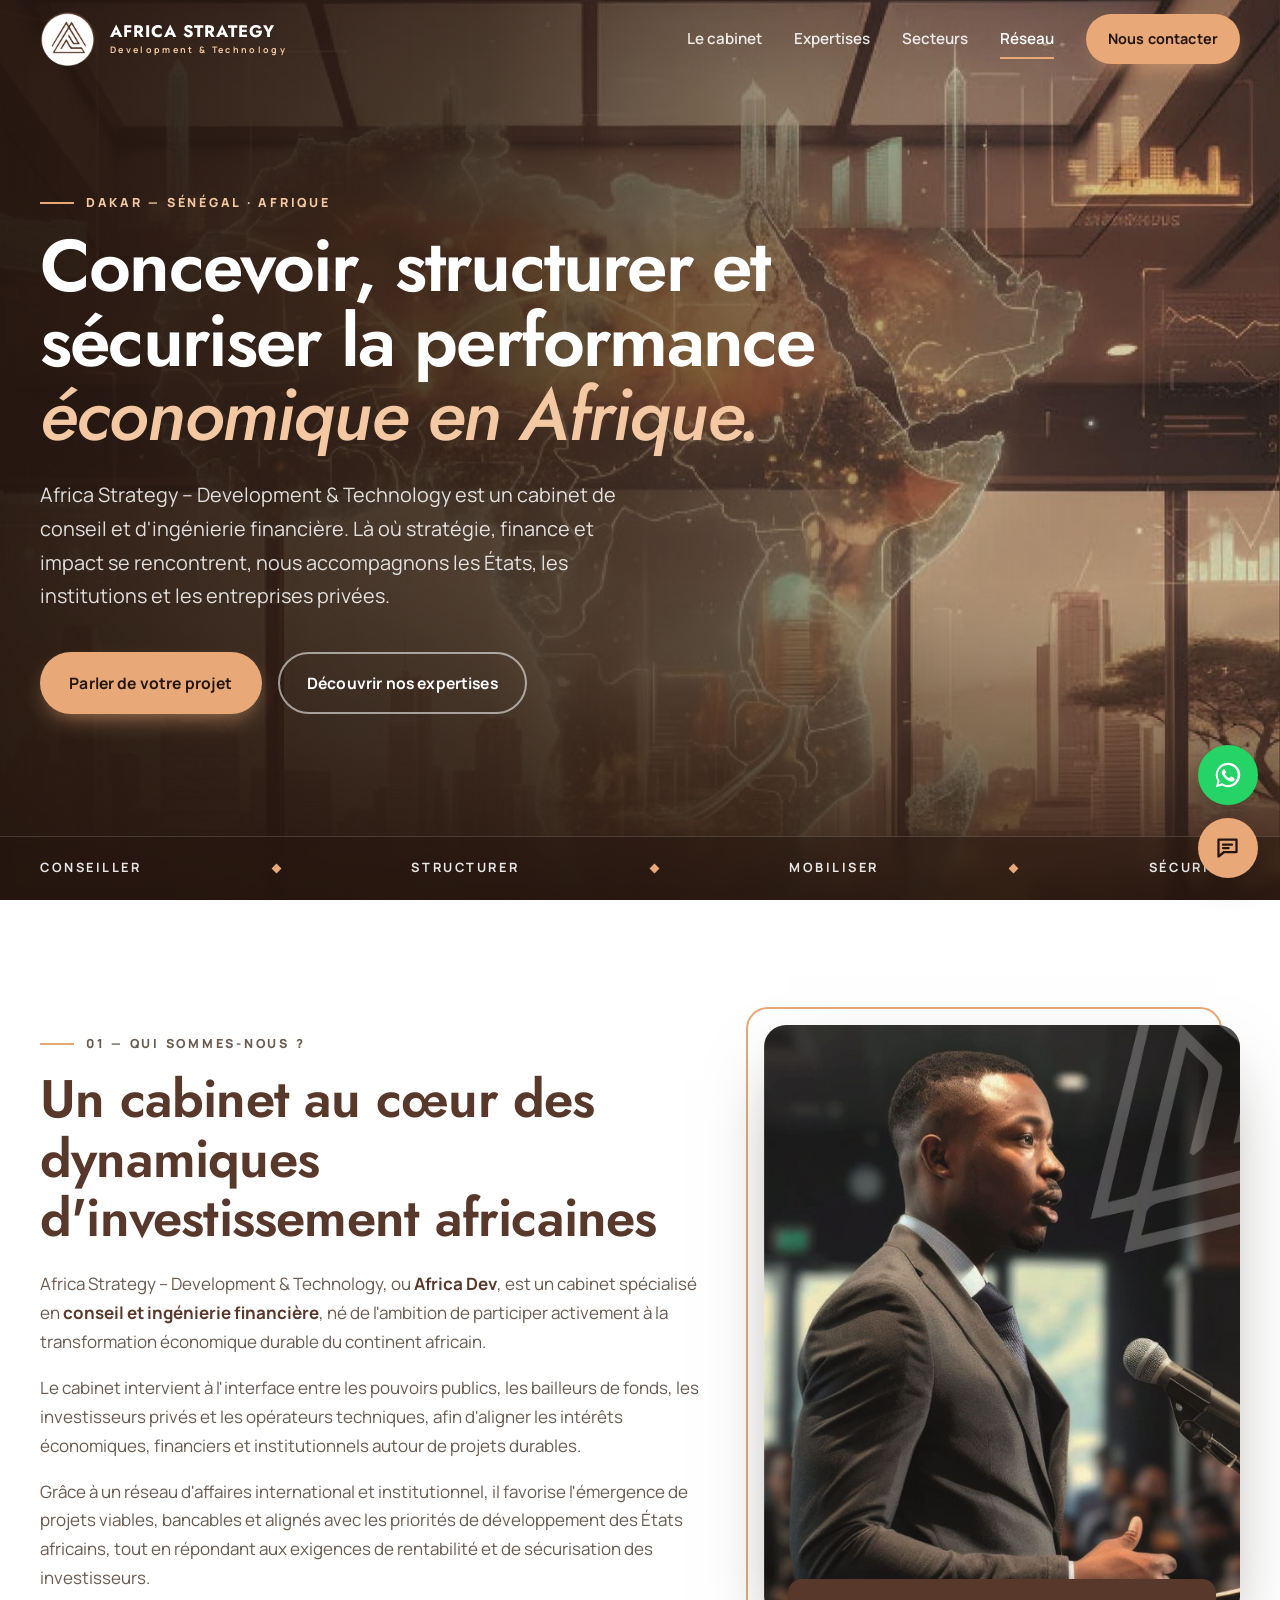
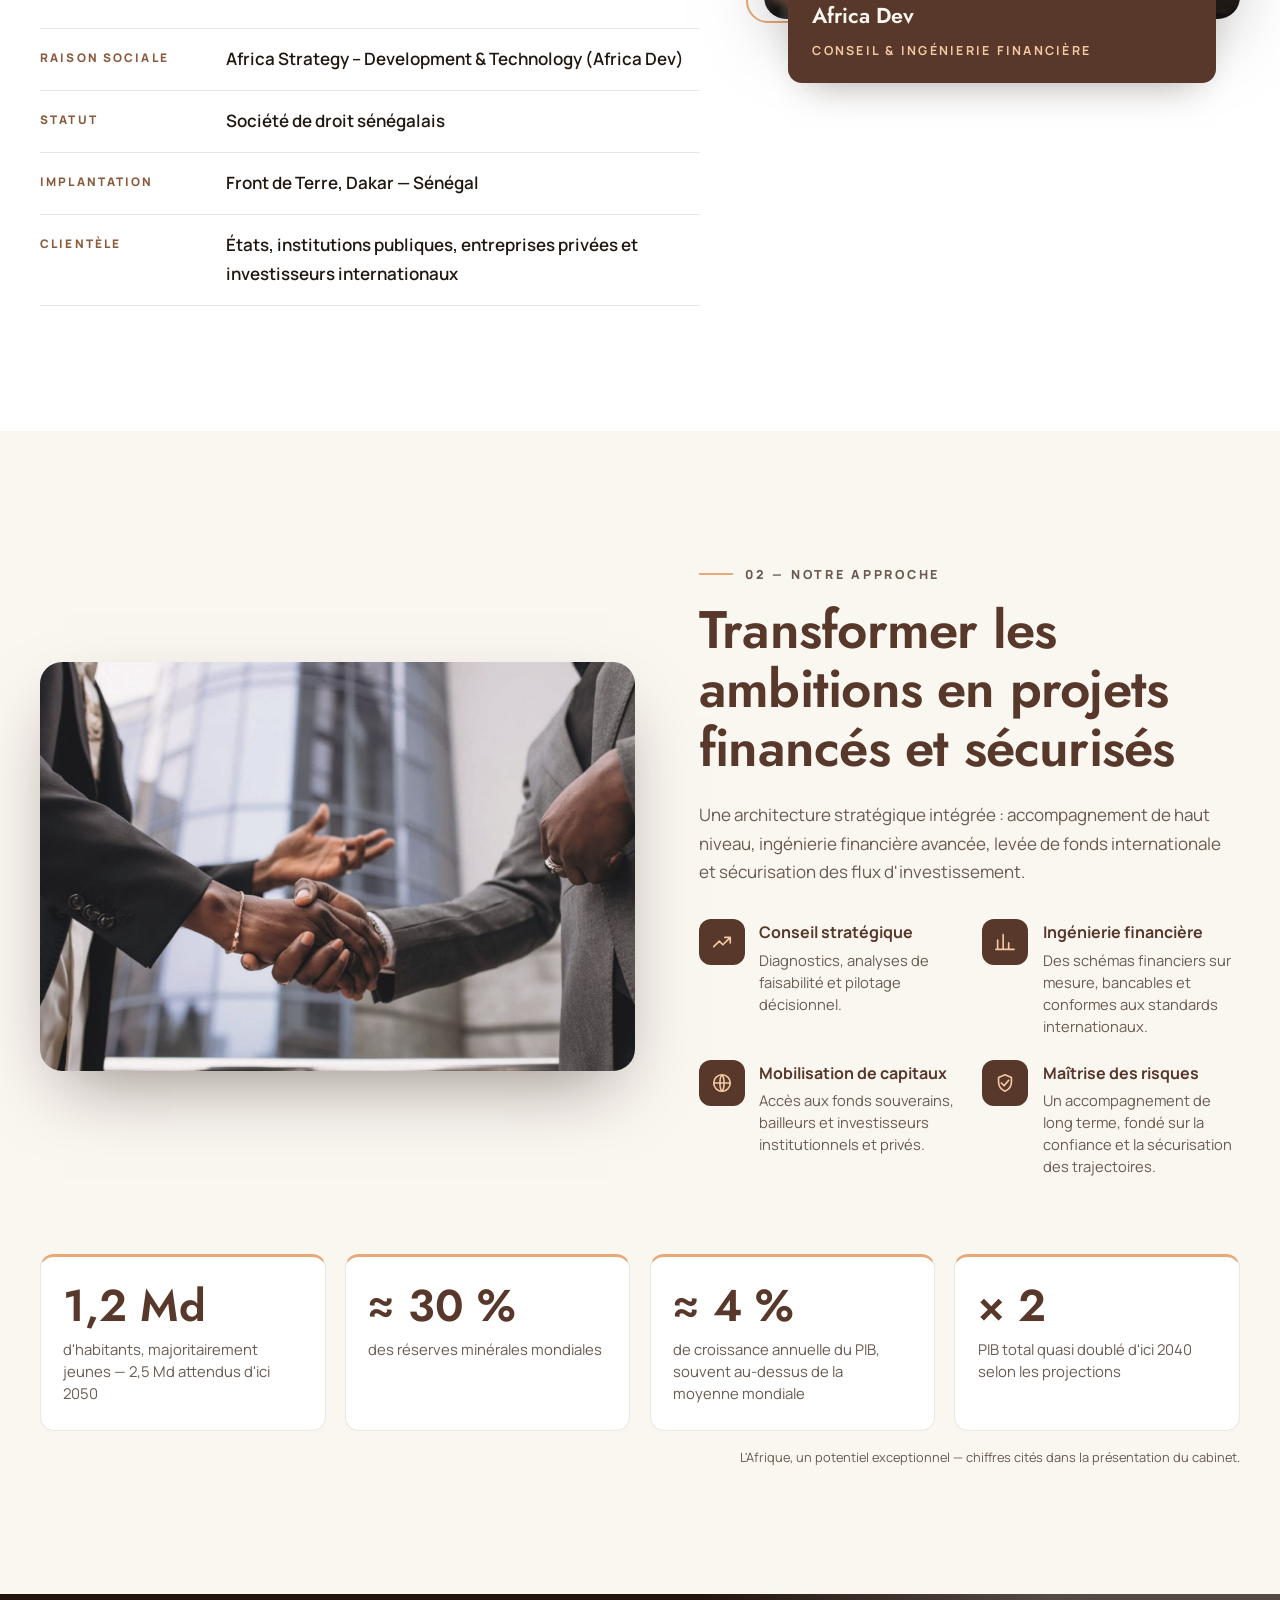
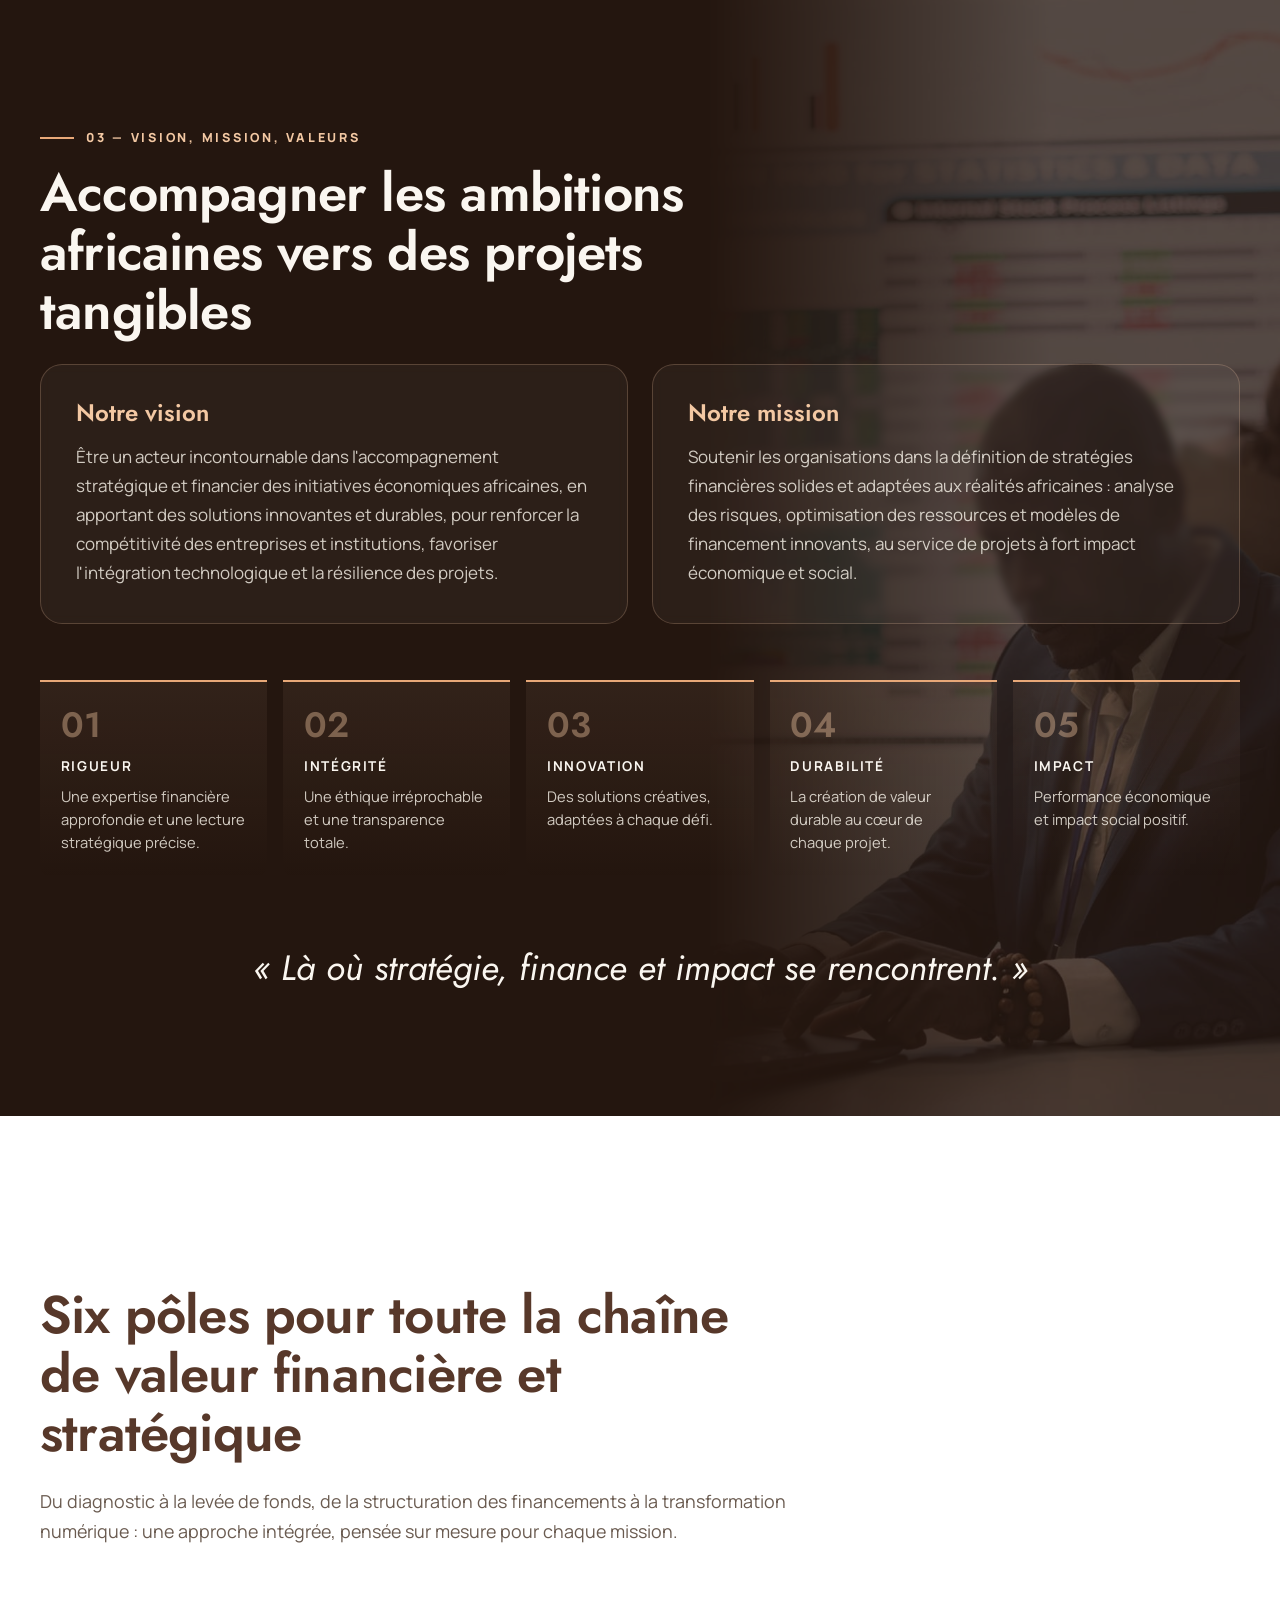
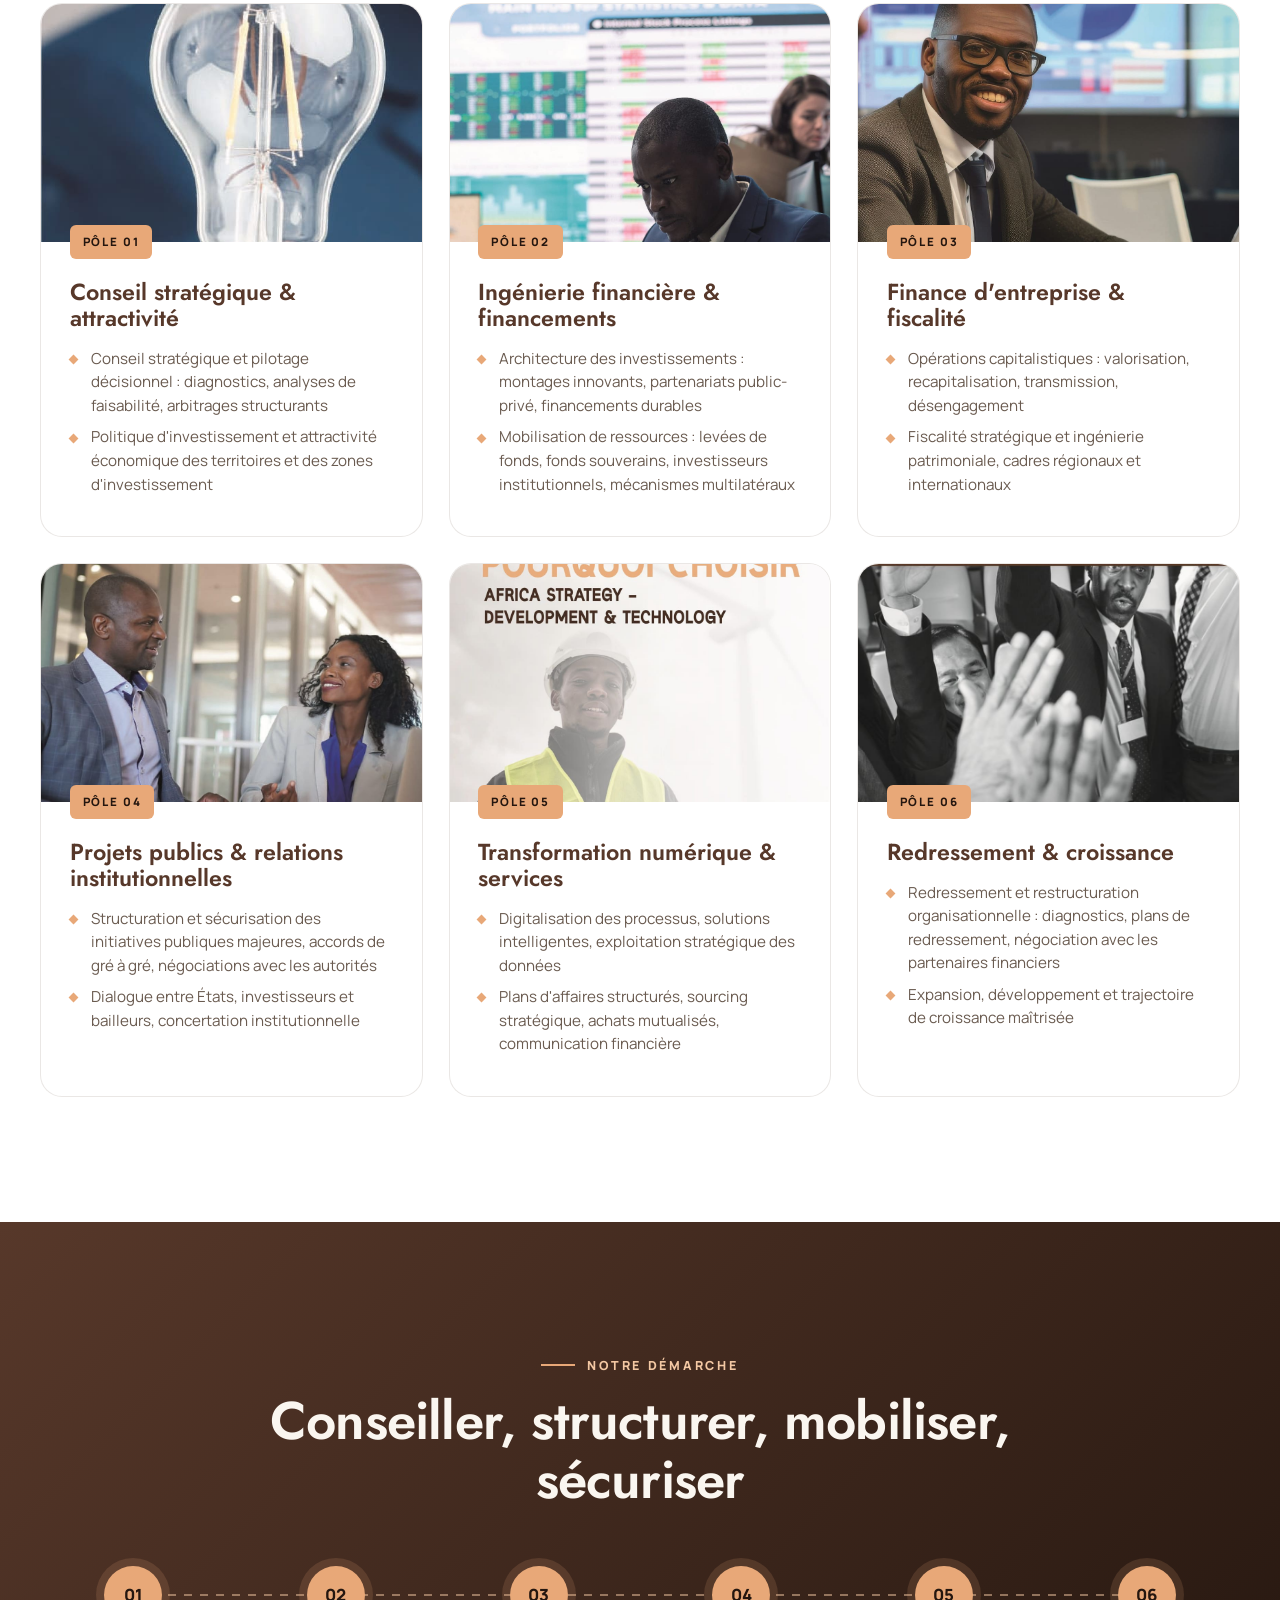
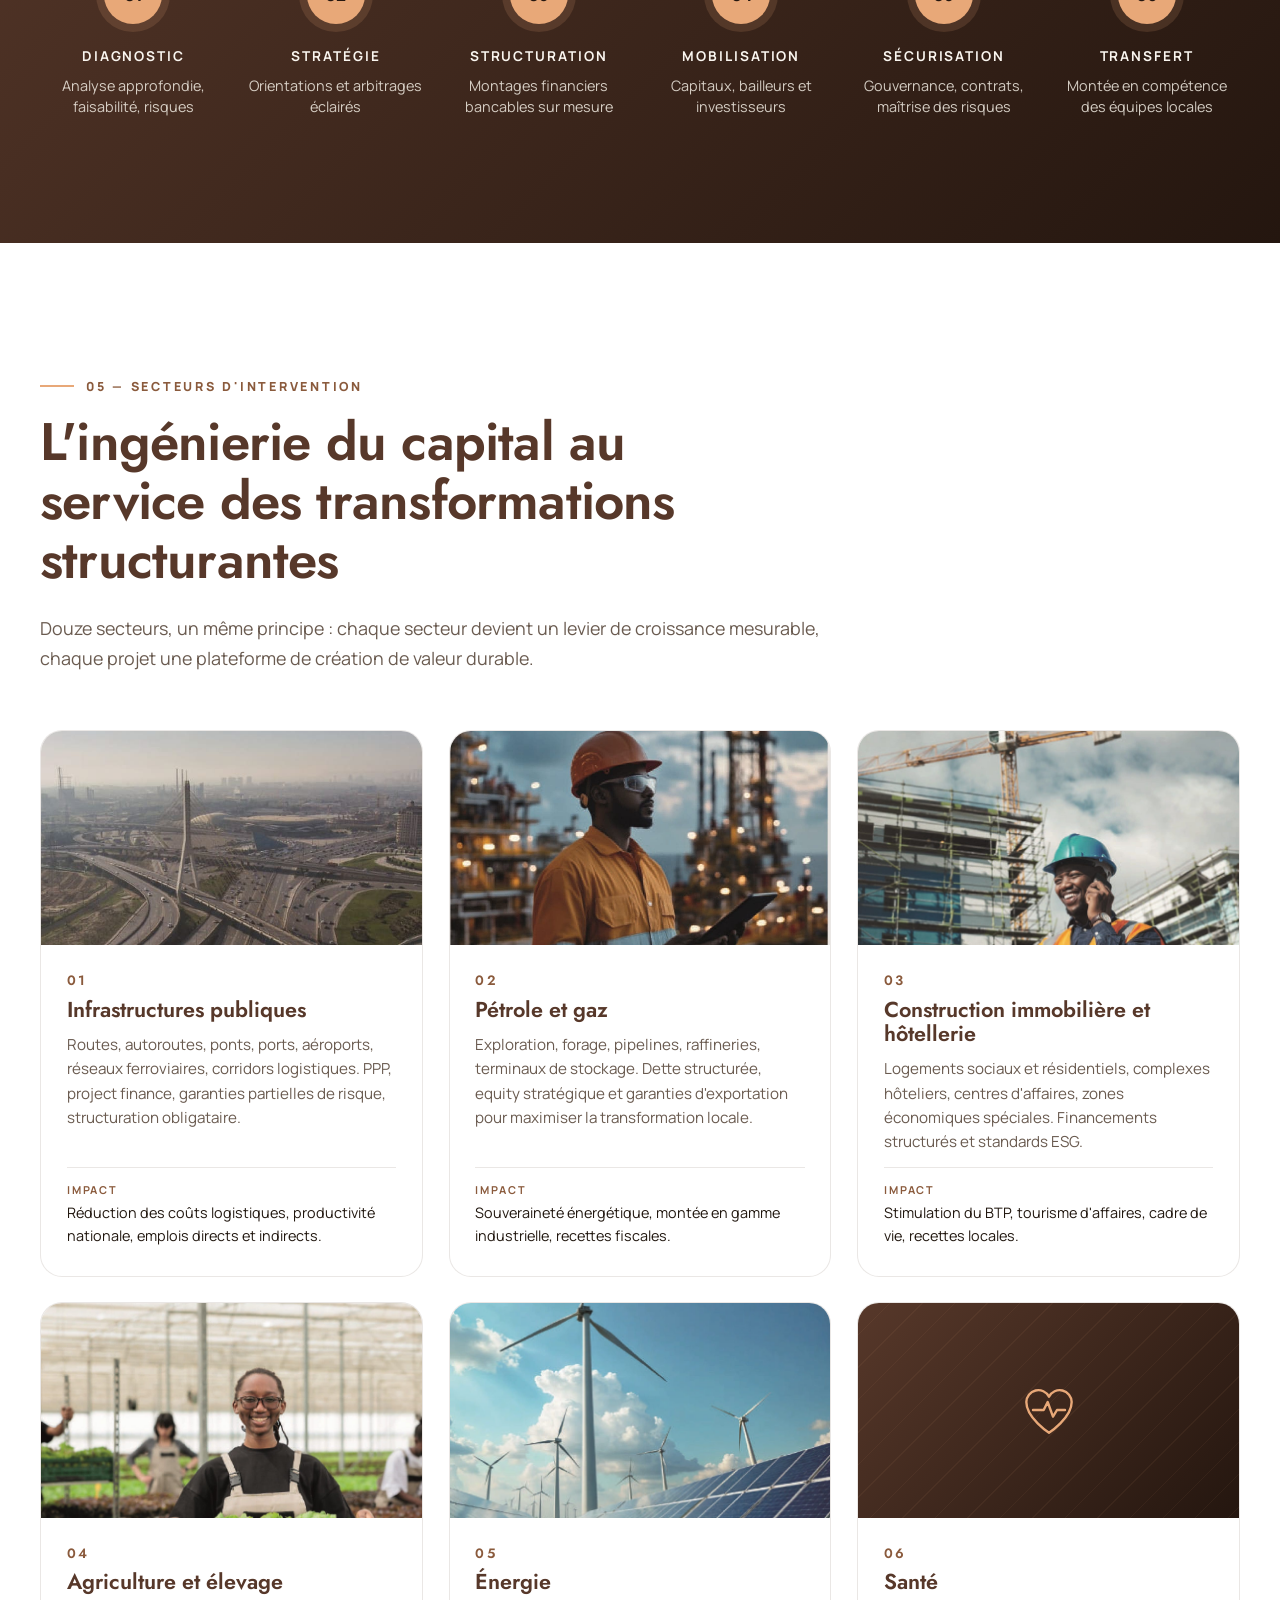
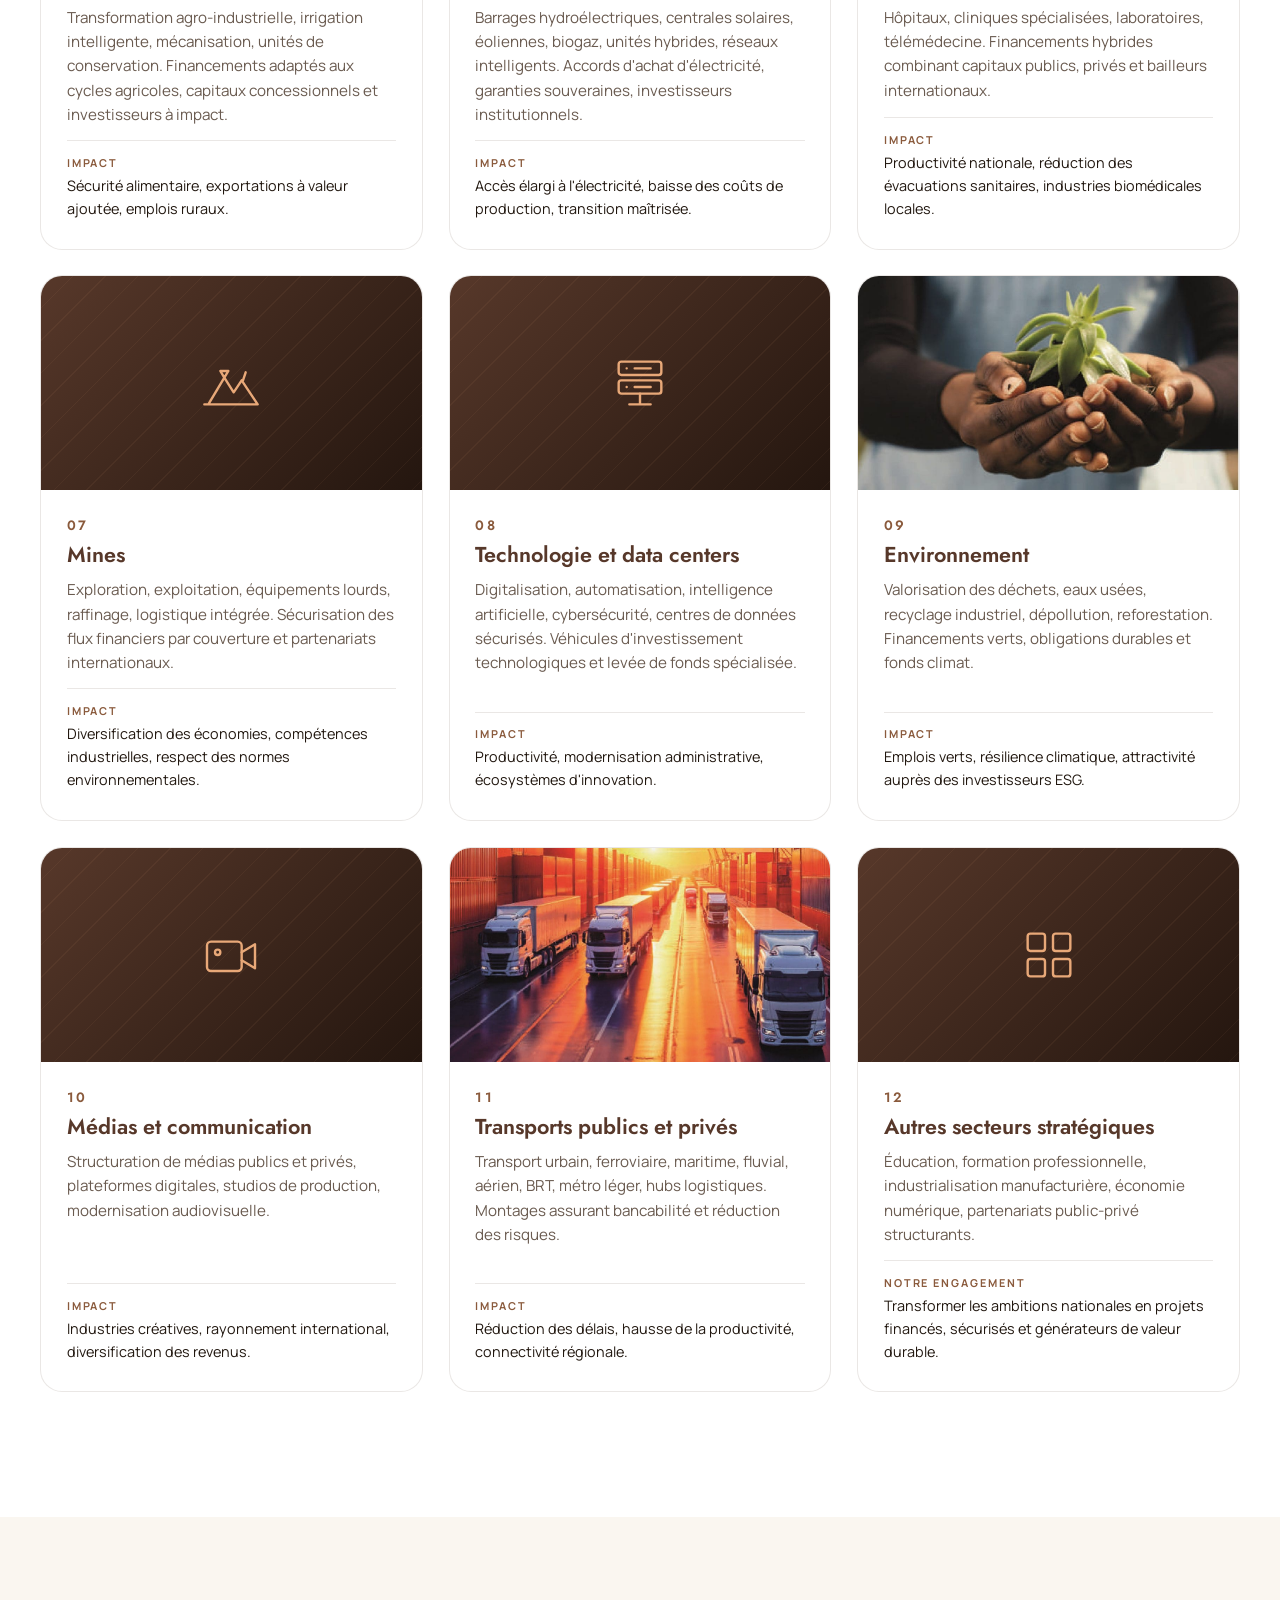
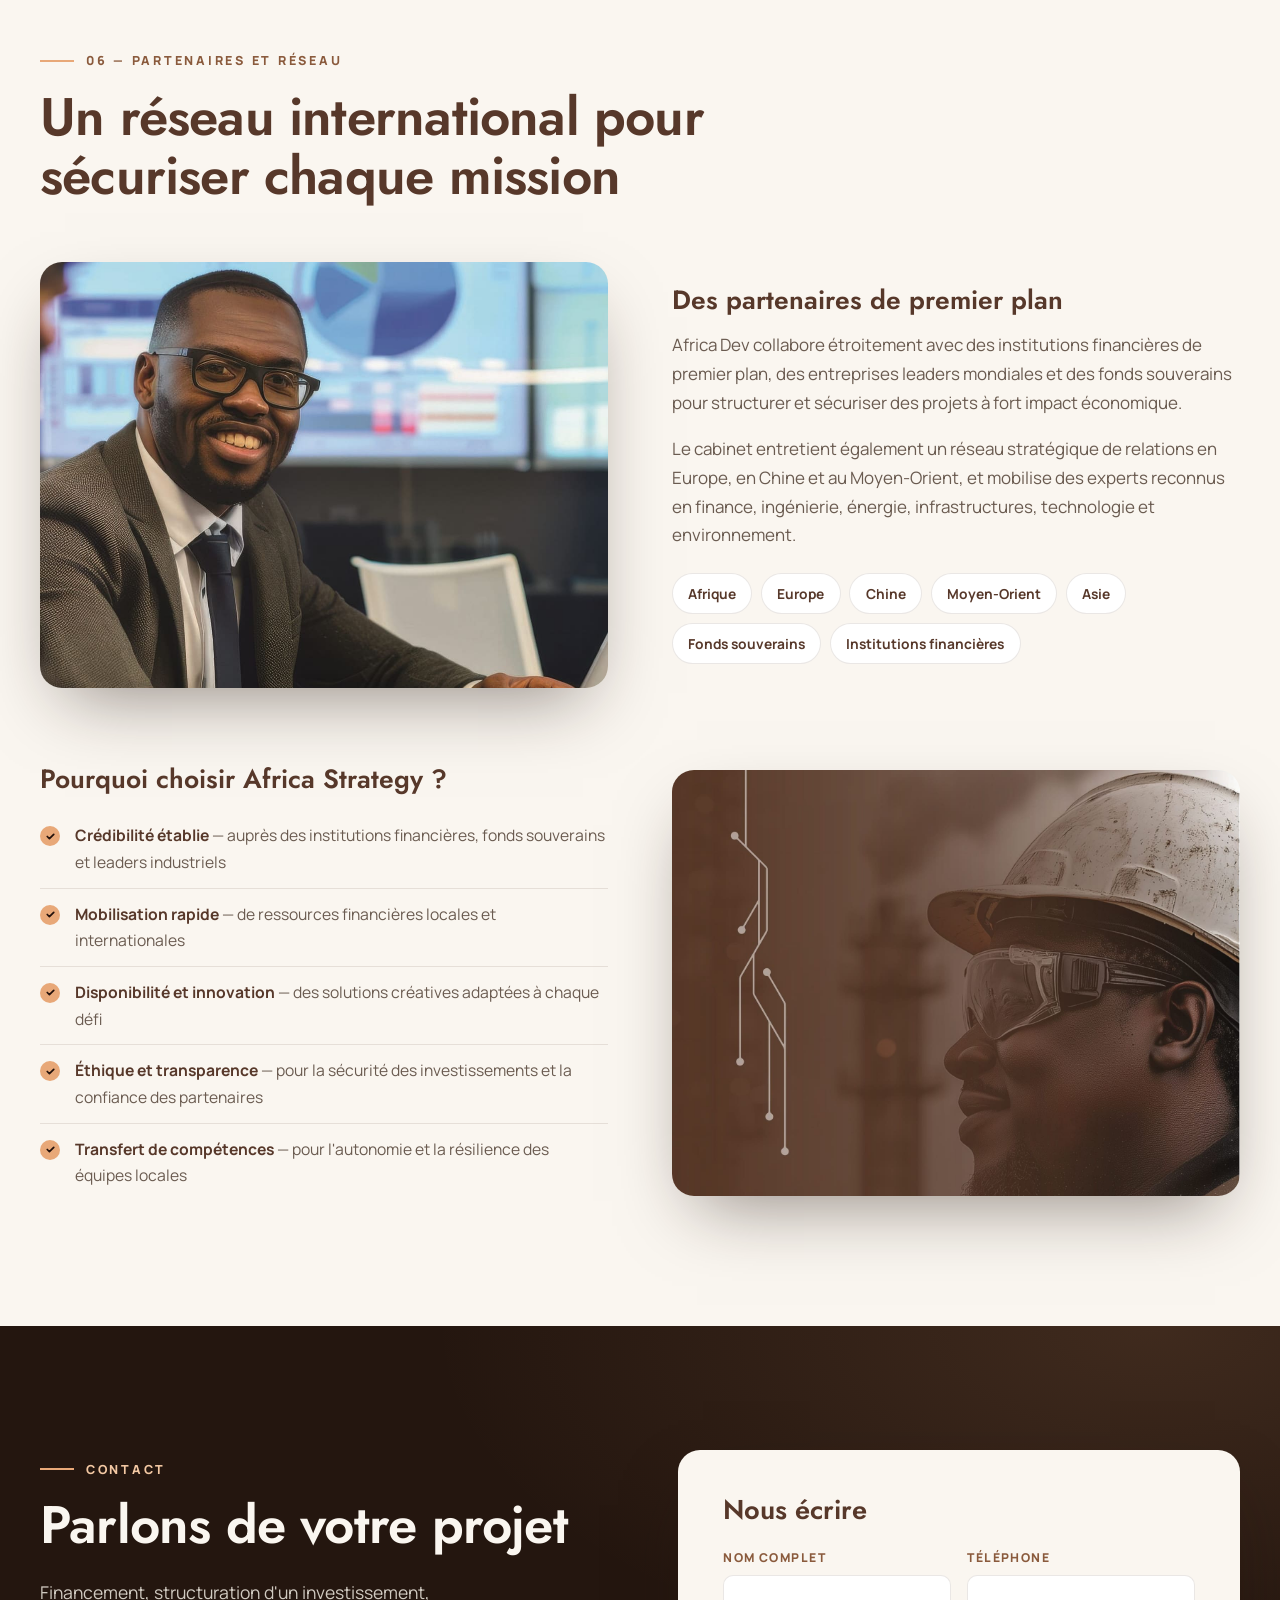
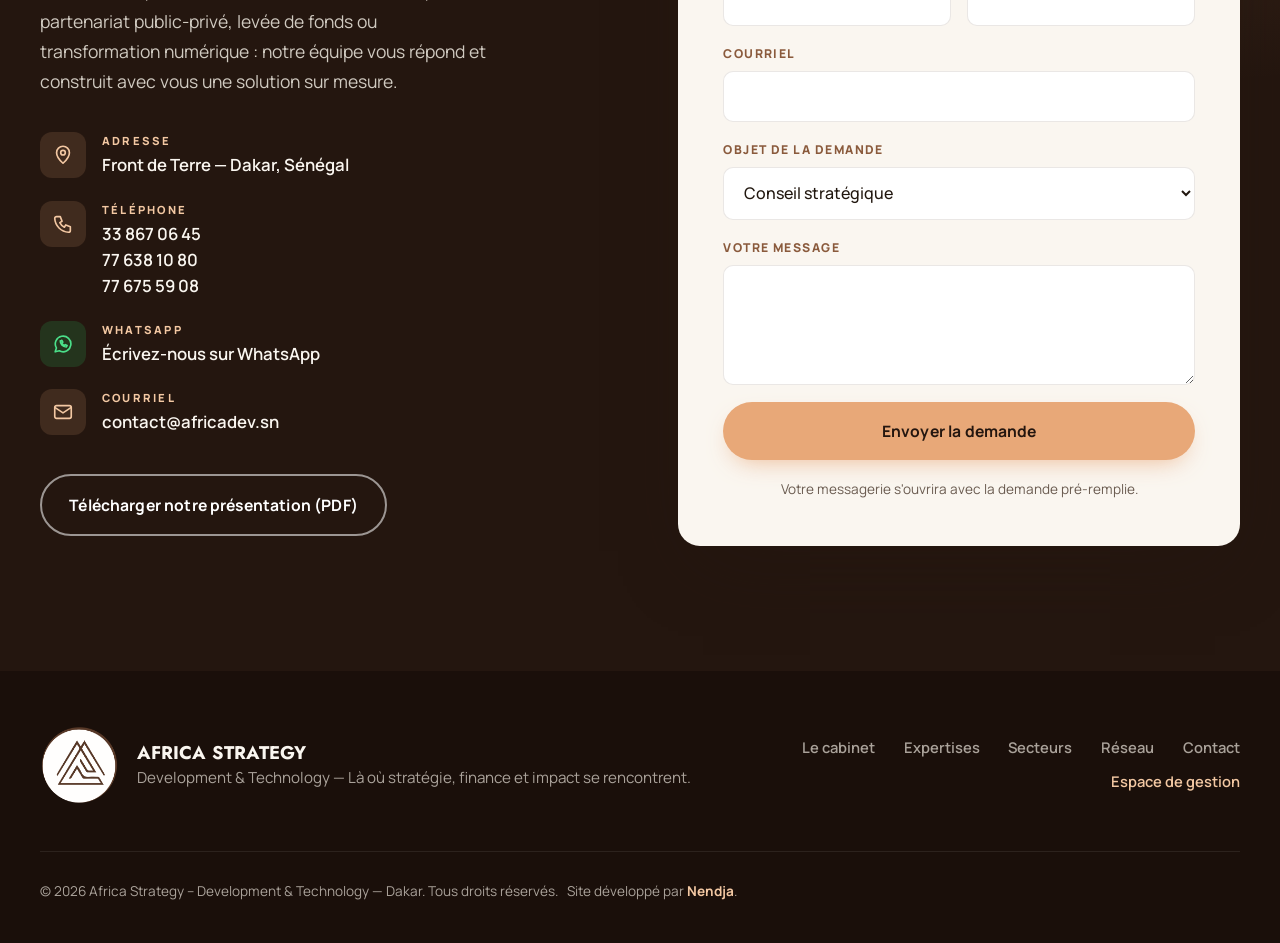
==== index.html @ 17e2536b "Site vitrine Africa Strategy et espace de gestion Co-Authored-By: Claude Sonnet 5.5 <noreply@anthrop" ====
<!DOCTYPE html>
<html lang="fr">
<head>
  <meta charset="UTF-8">
  <meta name="viewport" content="width=device-width, initial-scale=1">
  <title>Africa Strategy — Conseil et ingénierie financière en Afrique</title>
  <meta name="description" content="Africa Strategy – Development & Technology (Africa Dev), cabinet de conseil et d'ingénierie financière basé à Dakar : conseil stratégique, structuration de financements, levée de capitaux, partenariats public-privé et finance d'entreprise en Afrique.">
  <meta name="theme-color" content="#24160f">
  <meta property="og:title" content="Africa Strategy — Là où stratégie, finance et impact se rencontrent">
  <meta property="og:description" content="Concevoir, structurer et sécuriser la performance économique en Afrique. Cabinet de conseil et d'ingénierie financière, Dakar.">
  <meta property="og:image" content="assets/img/hero.jpg">
  <meta property="og:type" content="website">
  <link rel="icon" type="image/png" href="assets/img/logo.png">
  <link rel="preconnect" href="https://fonts.googleapis.com">
  <link rel="preconnect" href="https://fonts.gstatic.com" crossorigin>
  <link href="https://fonts.googleapis.com/css2?family=Jost:ital,wght@0,400;0,500;0,600;0,700;1,500&family=Manrope:wght@400;500;600;700;800&display=swap" rel="stylesheet">
  <link rel="stylesheet" href="assets/css/style.css">
</head>
<body>

<!-- ============ HEADER ============ -->
<header class="header" id="header">
  <div class="container header__inner">
    <a href="#accueil" class="brand" aria-label="Africa Strategy — accueil">
      <img src="assets/img/logo.png" alt="Logo Africa Strategy" class="brand__logo">
      <span class="brand__text">AFRICA STRATEGY<small>Development &amp; Technology</small></span>
    </a>
    <nav class="nav" id="nav" aria-label="Navigation principale">
      <a href="#entreprise">Le cabinet</a>
      <a href="#expertises">Expertises</a>
      <a href="#secteurs">Secteurs</a>
      <a href="#reseau">Réseau</a>
      <a href="#contact" class="btn btn--gold btn--sm nav__cta">Nous contacter</a>
    </nav>
    <button class="burger" id="burger" aria-label="Ouvrir le menu" aria-expanded="false" aria-controls="nav">
      <span></span><span></span><span></span>
    </button>
  </div>
</header>

<main>

<!-- ============ HERO ============ -->
<section class="hero" id="accueil">
  <div class="hero__bg" style="background-image:url('assets/img/hero.jpg')"></div>
  <div class="hero__overlay"></div>
  <div class="container hero__content">
    <p class="eyebrow eyebrow--light reveal">Dakar — Sénégal · Afrique</p>
    <h1 class="hero__title reveal">Concevoir, structurer et sécuriser la performance <em>économique en Afrique.</em></h1>
    <p class="hero__lead reveal">Africa Strategy – Development &amp; Technology est un cabinet de conseil et d'ingénierie financière. Là où stratégie, finance et impact se rencontrent, nous accompagnons les États, les institutions et les entreprises privées.</p>
    <div class="hero__actions reveal">
      <a href="#contact" class="btn btn--gold">Parler de votre projet</a>
      <a href="#expertises" class="btn btn--ghost">Découvrir nos expertises</a>
    </div>
  </div>
  <div class="hero__strip">
    <div class="container hero__strip-inner">
      <span>Conseiller</span><i></i>
      <span>Structurer</span><i></i>
      <span>Mobiliser</span><i></i>
      <span>Sécuriser</span>
    </div>
  </div>
</section>

<!-- ============ PROFIL ============ -->
<section class="section" id="entreprise">
  <div class="container profil">
    <div class="profil__text">
      <p class="eyebrow reveal">01 — Qui sommes-nous ?</p>
      <h2 class="title reveal">Un cabinet au cœur des dynamiques d'investissement africaines</h2>
      <p class="reveal">Africa Strategy – Development &amp; Technology, ou <strong>Africa Dev</strong>, est un cabinet spécialisé en <strong>conseil et ingénierie financière</strong>, né de l'ambition de participer activement à la transformation économique durable du continent africain.</p>
      <p class="reveal">Le cabinet intervient à l'interface entre les pouvoirs publics, les bailleurs de fonds, les investisseurs privés et les opérateurs techniques, afin d'aligner les intérêts économiques, financiers et institutionnels autour de projets durables.</p>
      <p class="reveal">Grâce à un réseau d'affaires international et institutionnel, il favorise l'émergence de projets viables, bancables et alignés avec les priorités de développement des États africains, tout en répondant aux exigences de rentabilité et de sécurisation des investisseurs.</p>

      <dl class="fiche reveal">
        <div><dt>Raison sociale</dt><dd>Africa Strategy – Development &amp; Technology (Africa Dev)</dd></div>
        <div><dt>Statut</dt><dd>Société de droit sénégalais</dd></div>
        <div><dt>Implantation</dt><dd>Front de Terre, Dakar — Sénégal</dd></div>
        <div><dt>Clientèle</dt><dd>États, institutions publiques, entreprises privées et investisseurs internationaux</dd></div>
      </dl>
    </div>
    <figure class="pdg reveal">
      <div class="pdg__img"><img src="assets/img/conseil-ceo.jpg" alt="Prise de parole lors d'une conférence économique" loading="lazy"></div>
      <figcaption>
        <strong>Africa Dev</strong>
        <span>Conseil &amp; ingénierie financière</span>
      </figcaption>
    </figure>
  </div>
</section>

<!-- ============ AFRIQUE ============ -->
<section class="section section--cream">
  <div class="container implant">
    <div class="implant__media reveal">
      <img src="assets/img/poignee-de-main.jpg" alt="Poignée de main devant un immeuble de bureaux" loading="lazy">
    </div>
    <div class="implant__text">
      <p class="eyebrow reveal">02 — Notre approche</p>
      <h2 class="title reveal">Transformer les ambitions en projets financés et sécurisés</h2>
      <p class="reveal">Une architecture stratégique intégrée : accompagnement de haut niveau, ingénierie financière avancée, levée de fonds internationale et sécurisation des flux d'investissement.</p>
      <ul class="atouts">
        <li class="reveal"><span class="atouts__icon"><svg viewBox="0 0 24 24"><path d="M3 17l6-6 4 4 8-8M15 7h6v6"/></svg></span><div><strong>Conseil stratégique</strong><p>Diagnostics, analyses de faisabilité et pilotage décisionnel.</p></div></li>
        <li class="reveal"><span class="atouts__icon"><svg viewBox="0 0 24 24"><path d="M4 20V10M10 20V4M16 20v-7M22 20H2"/></svg></span><div><strong>Ingénierie financière</strong><p>Des schémas financiers sur mesure, bancables et conformes aux standards internationaux.</p></div></li>
        <li class="reveal"><span class="atouts__icon"><svg viewBox="0 0 24 24"><circle cx="12" cy="12" r="9"/><path d="M3 12h18M12 3c3 3 3 15 0 18M12 3c-3 3-3 15 0 18"/></svg></span><div><strong>Mobilisation de capitaux</strong><p>Accès aux fonds souverains, bailleurs et investisseurs institutionnels et privés.</p></div></li>
        <li class="reveal"><span class="atouts__icon"><svg viewBox="0 0 24 24"><path d="M8 12l3 3 5-6"/><path d="M12 3l7 3v5c0 5-3.5 8.5-7 10-3.5-1.5-7-5-7-10V6z"/></svg></span><div><strong>Maîtrise des risques</strong><p>Un accompagnement de long terme, fondé sur la confiance et la sécurisation des trajectoires.</p></div></li>
      </ul>
    </div>
  </div>

  <div class="container">
    <div class="chiffres">
      <div class="chiffre reveal"><strong>1,2&nbsp;Md</strong><span>d'habitants, majoritairement jeunes — 2,5&nbsp;Md attendus d'ici 2050</span></div>
      <div class="chiffre reveal"><strong>≈&nbsp;30&nbsp;%</strong><span>des réserves minérales mondiales</span></div>
      <div class="chiffre reveal"><strong>≈&nbsp;4&nbsp;%</strong><span>de croissance annuelle du PIB, souvent au-dessus de la moyenne mondiale</span></div>
      <div class="chiffre reveal"><strong>×&nbsp;2</strong><span>PIB total quasi doublé d'ici 2040 selon les projections</span></div>
    </div>
    <p class="chiffres__note reveal">L'Afrique, un potentiel exceptionnel — chiffres cités dans la présentation du cabinet.</p>
  </div>
</section>

<!-- ============ VISION ============ -->
<section class="section section--dark vision" id="vision">
  <div class="vision__bg" style="background-image:url('assets/img/analyste-ecran.jpg')"></div>
  <div class="container">
    <p class="eyebrow eyebrow--light reveal">03 — Vision, mission, valeurs</p>
    <h2 class="title title--light reveal">Accompagner les ambitions africaines vers des projets tangibles</h2>

    <div class="vm">
      <article class="vm__card reveal">
        <h3>Notre vision</h3>
        <p>Être un acteur incontournable dans l'accompagnement stratégique et financier des initiatives économiques africaines, en apportant des solutions innovantes et durables, pour renforcer la compétitivité des entreprises et institutions, favoriser l'intégration technologique et la résilience des projets.</p>
      </article>
      <article class="vm__card reveal">
        <h3>Notre mission</h3>
        <p>Soutenir les organisations dans la définition de stratégies financières solides et adaptées aux réalités africaines : analyse des risques, optimisation des ressources et modèles de financement innovants, au service de projets à fort impact économique et social.</p>
      </article>
    </div>

    <ol class="valeurs">
      <li class="reveal"><span>01</span><strong>Rigueur</strong><p>Une expertise financière approfondie et une lecture stratégique précise.</p></li>
      <li class="reveal"><span>02</span><strong>Intégrité</strong><p>Une éthique irréprochable et une transparence totale.</p></li>
      <li class="reveal"><span>03</span><strong>Innovation</strong><p>Des solutions créatives, adaptées à chaque défi.</p></li>
      <li class="reveal"><span>04</span><strong>Durabilité</strong><p>La création de valeur durable au cœur de chaque projet.</p></li>
      <li class="reveal"><span>05</span><strong>Impact</strong><p>Performance économique et impact social positif.</p></li>
    </ol>

    <blockquote class="motto reveal">« Là où stratégie, finance et impact se rencontrent. »</blockquote>
  </div>
</section>

<!-- ============ EXPERTISES ============ -->
<section class="section" id="expertises">
  <div class="container">
    <div class="section__head">
      <p class="eyebrow reveal">04 — Domaines d'activité</p>
      <h2 class="title reveal">Six pôles pour toute la chaîne de valeur financière et stratégique</h2>
      <p class="section__lead reveal">Du diagnostic à la levée de fonds, de la structuration des financements à la transformation numérique : une approche intégrée, pensée sur mesure pour chaque mission.</p>
    </div>

    <div class="poles">
      <article class="pole reveal">
        <div class="pole__img"><img src="assets/img/idee-ampoule.jpg" alt="" loading="lazy" style="object-position:50% 40%"></div>
        <div class="pole__body">
          <span class="pole__num">Pôle 01</span>
          <h3>Conseil stratégique &amp; attractivité</h3>
          <ul><li>Conseil stratégique et pilotage décisionnel : diagnostics, analyses de faisabilité, arbitrages structurants</li><li>Politique d'investissement et attractivité économique des territoires et des zones d'investissement</li></ul>
        </div>
      </article>
      <article class="pole reveal">
        <div class="pole__img"><img src="assets/img/analyste-ecran.jpg" alt="" loading="lazy" style="object-position:50% 28%"></div>
        <div class="pole__body">
          <span class="pole__num">Pôle 02</span>
          <h3>Ingénierie financière &amp; financements</h3>
          <ul><li>Architecture des investissements : montages innovants, partenariats public-privé, financements durables</li><li>Mobilisation de ressources : levées de fonds, fonds souverains, investisseurs institutionnels, mécanismes multilatéraux</li></ul>
        </div>
      </article>
      <article class="pole reveal">
        <div class="pole__img"><img src="assets/img/analyste-sourire.jpg" alt="" loading="lazy" style="object-position:50% 30%"></div>
        <div class="pole__body">
          <span class="pole__num">Pôle 03</span>
          <h3>Finance d'entreprise &amp; fiscalité</h3>
          <ul><li>Opérations capitalistiques : valorisation, recapitalisation, transmission, désengagement</li><li>Fiscalité stratégique et ingénierie patrimoniale, cadres régionaux et internationaux</li></ul>
        </div>
      </article>
      <article class="pole reveal">
        <div class="pole__img"><img src="assets/img/reunion.jpg" alt="" loading="lazy"></div>
        <div class="pole__body">
          <span class="pole__num">Pôle 04</span>
          <h3>Projets publics &amp; relations institutionnelles</h3>
          <ul><li>Structuration et sécurisation des initiatives publiques majeures, accords de gré à gré, négociations avec les autorités</li><li>Dialogue entre États, investisseurs et bailleurs, concertation institutionnelle</li></ul>
        </div>
      </article>
      <article class="pole reveal">
        <div class="pole__img"><img src="assets/img/ingenieur-casque.jpg" alt="" loading="lazy" style="object-position:50% 38%"></div>
        <div class="pole__body">
          <span class="pole__num">Pôle 05</span>
          <h3>Transformation numérique &amp; services</h3>
          <ul><li>Digitalisation des processus, solutions intelligentes, exploitation stratégique des données</li><li>Plans d'affaires structurés, sourcing stratégique, achats mutualisés, communication financière</li></ul>
        </div>
      </article>
      <article class="pole reveal">
        <div class="pole__img"><img src="assets/img/equipe-mains.jpg" alt="" loading="lazy"></div>
        <div class="pole__body">
          <span class="pole__num">Pôle 06</span>
          <h3>Redressement &amp; croissance</h3>
          <ul><li>Redressement et restructuration organisationnelle : diagnostics, plans de redressement, négociation avec les partenaires financiers</li><li>Expansion, développement et trajectoire de croissance maîtrisée</li></ul>
        </div>
      </article>
    </div>
  </div>
</section>

<!-- ============ DÉMARCHE ============ -->
<section class="section section--brown demarche">
  <div class="container">
    <div class="section__head section__head--center">
      <p class="eyebrow eyebrow--light reveal">Notre démarche</p>
      <h2 class="title title--light reveal">Conseiller, structurer, mobiliser, sécuriser</h2>
    </div>
    <ol class="steps">
      <li class="reveal"><span>01</span><strong>Diagnostic</strong><p>Analyse approfondie, faisabilité, risques</p></li>
      <li class="reveal"><span>02</span><strong>Stratégie</strong><p>Orientations et arbitrages éclairés</p></li>
      <li class="reveal"><span>03</span><strong>Structuration</strong><p>Montages financiers bancables sur mesure</p></li>
      <li class="reveal"><span>04</span><strong>Mobilisation</strong><p>Capitaux, bailleurs et investisseurs</p></li>
      <li class="reveal"><span>05</span><strong>Sécurisation</strong><p>Gouvernance, contrats, maîtrise des risques</p></li>
      <li class="reveal"><span>06</span><strong>Transfert</strong><p>Montée en compétence des équipes locales</p></li>
    </ol>
  </div>
</section>

<!-- ============ SECTEURS ============ -->
<section class="section" id="secteurs">
  <div class="container">
    <div class="section__head">
      <p class="eyebrow reveal">05 — Secteurs d'intervention</p>
      <h2 class="title reveal">L'ingénierie du capital au service des transformations structurantes</h2>
      <p class="section__lead reveal">Douze secteurs, un même principe : chaque secteur devient un levier de croissance mesurable, chaque projet une plateforme de création de valeur durable.</p>
    </div>

    <div class="sects">
      <article class="sect reveal">
        <div class="sect__img"><img src="assets/img/secteur-infra.jpg" alt="" loading="lazy"></div>
        <div class="sect__body"><span class="sect__num">01</span><h3>Infrastructures publiques</h3>
          <p>Routes, autoroutes, ponts, ports, aéroports, réseaux ferroviaires, corridors logistiques. PPP, project finance, garanties partielles de risque, structuration obligataire.</p>
          <p class="sect__impact"><b>Impact</b> Réduction des coûts logistiques, productivité nationale, emplois directs et indirects.</p></div>
      </article>
      <article class="sect reveal">
        <div class="sect__img"><img src="assets/img/secteur-petrole.jpg" alt="" loading="lazy" style="object-position:50% 25%"></div>
        <div class="sect__body"><span class="sect__num">02</span><h3>Pétrole et gaz</h3>
          <p>Exploration, forage, pipelines, raffineries, terminaux de stockage. Dette structurée, equity stratégique et garanties d'exportation pour maximiser la transformation locale.</p>
          <p class="sect__impact"><b>Impact</b> Souveraineté énergétique, montée en gamme industrielle, recettes fiscales.</p></div>
      </article>
      <article class="sect reveal">
        <div class="sect__img"><img src="assets/img/secteur-immobilier.jpg" alt="" loading="lazy" style="object-position:50% 30%"></div>
        <div class="sect__body"><span class="sect__num">03</span><h3>Construction immobilière et hôtellerie</h3>
          <p>Logements sociaux et résidentiels, complexes hôteliers, centres d'affaires, zones économiques spéciales. Financements structurés et standards ESG.</p>
          <p class="sect__impact"><b>Impact</b> Stimulation du BTP, tourisme d'affaires, cadre de vie, recettes locales.</p></div>
      </article>
      <article class="sect reveal">
        <div class="sect__img"><img src="assets/img/secteur-agriculture.jpg" alt="" loading="lazy" style="object-position:50% 25%"></div>
        <div class="sect__body"><span class="sect__num">04</span><h3>Agriculture et élevage</h3>
          <p>Transformation agro-industrielle, irrigation intelligente, mécanisation, unités de conservation. Financements adaptés aux cycles agricoles, capitaux concessionnels et investisseurs à impact.</p>
          <p class="sect__impact"><b>Impact</b> Sécurité alimentaire, exportations à valeur ajoutée, emplois ruraux.</p></div>
      </article>
      <article class="sect reveal">
        <div class="sect__img"><img src="assets/img/secteur-energie.jpg" alt="" loading="lazy"></div>
        <div class="sect__body"><span class="sect__num">05</span><h3>Énergie</h3>
          <p>Barrages hydroélectriques, centrales solaires, éoliennes, biogaz, unités hybrides, réseaux intelligents. Accords d'achat d'électricité, garanties souveraines, investisseurs institutionnels.</p>
          <p class="sect__impact"><b>Impact</b> Accès élargi à l'électricité, baisse des coûts de production, transition maîtrisée.</p></div>
      </article>
      <article class="sect reveal">
        <div class="sect__icon"><svg viewBox="0 0 48 48"><path d="M24 41S7 30 7 18a9 9 0 0 1 17-4 9 9 0 0 1 17 4c0 12-17 23-17 23z"/><path d="M12 24h8l3-6 4 11 3-5h6"/></svg></div>
        <div class="sect__body"><span class="sect__num">06</span><h3>Santé</h3>
          <p>Hôpitaux, cliniques spécialisées, laboratoires, télémédecine. Financements hybrides combinant capitaux publics, privés et bailleurs internationaux.</p>
          <p class="sect__impact"><b>Impact</b> Productivité nationale, réduction des évacuations sanitaires, industries biomédicales locales.</p></div>
      </article>
      <article class="sect reveal">
        <div class="sect__icon"><svg viewBox="0 0 48 48"><path d="M4 40h40M7 40l12-20 7 11 6-9 12 18"/><path d="M19 20l-3-5h6zM33 22l2-6"/></svg></div>
        <div class="sect__body"><span class="sect__num">07</span><h3>Mines</h3>
          <p>Exploration, exploitation, équipements lourds, raffinage, logistique intégrée. Sécurisation des flux financiers par couverture et partenariats internationaux.</p>
          <p class="sect__impact"><b>Impact</b> Diversification des économies, compétences industrielles, respect des normes environnementales.</p></div>
      </article>
      <article class="sect reveal">
        <div class="sect__icon"><svg viewBox="0 0 48 48"><rect x="8" y="8" width="32" height="10" rx="2"/><rect x="8" y="22" width="32" height="10" rx="2"/><path d="M14 13h.01M14 27h.01M20 13h12M20 27h12M24 32v8M16 40h16"/></svg></div>
        <div class="sect__body"><span class="sect__num">08</span><h3>Technologie et data centers</h3>
          <p>Digitalisation, automatisation, intelligence artificielle, cybersécurité, centres de données sécurisés. Véhicules d'investissement technologiques et levée de fonds spécialisée.</p>
          <p class="sect__impact"><b>Impact</b> Productivité, modernisation administrative, écosystèmes d'innovation.</p></div>
      </article>
      <article class="sect reveal">
        <div class="sect__img"><img src="assets/img/secteur-environnement.jpg" alt="" loading="lazy" style="object-position:50% 55%"></div>
        <div class="sect__body"><span class="sect__num">09</span><h3>Environnement</h3>
          <p>Valorisation des déchets, eaux usées, recyclage industriel, dépollution, reforestation. Financements verts, obligations durables et fonds climat.</p>
          <p class="sect__impact"><b>Impact</b> Emplois verts, résilience climatique, attractivité auprès des investisseurs ESG.</p></div>
      </article>
      <article class="sect reveal">
        <div class="sect__icon"><svg viewBox="0 0 48 48"><rect x="6" y="14" width="26" height="22" rx="3"/><path d="M32 22l10-6v18l-10-6"/><circle cx="14" cy="22" r="2"/></svg></div>
        <div class="sect__body"><span class="sect__num">10</span><h3>Médias et communication</h3>
          <p>Structuration de médias publics et privés, plateformes digitales, studios de production, modernisation audiovisuelle.</p>
          <p class="sect__impact"><b>Impact</b> Industries créatives, rayonnement international, diversification des revenus.</p></div>
      </article>
      <article class="sect reveal">
        <div class="sect__img"><img src="assets/img/secteur-transport.jpg" alt="" loading="lazy"></div>
        <div class="sect__body"><span class="sect__num">11</span><h3>Transports publics et privés</h3>
          <p>Transport urbain, ferroviaire, maritime, fluvial, aérien, BRT, métro léger, hubs logistiques. Montages assurant bancabilité et réduction des risques.</p>
          <p class="sect__impact"><b>Impact</b> Réduction des délais, hausse de la productivité, connectivité régionale.</p></div>
      </article>
      <article class="sect reveal">
        <div class="sect__icon"><svg viewBox="0 0 48 48"><rect x="8" y="8" width="13" height="13" rx="2"/><rect x="27" y="8" width="13" height="13" rx="2"/><rect x="8" y="27" width="13" height="13" rx="2"/><rect x="27" y="27" width="13" height="13" rx="2"/></svg></div>
        <div class="sect__body"><span class="sect__num">12</span><h3>Autres secteurs stratégiques</h3>
          <p>Éducation, formation professionnelle, industrialisation manufacturière, économie numérique, partenariats public-privé structurants.</p>
          <p class="sect__impact"><b>Notre engagement</b> Transformer les ambitions nationales en projets financés, sécurisés et générateurs de valeur durable.</p></div>
      </article>
    </div>
  </div>
</section>

<!-- ============ RÉSEAU / POURQUOI ============ -->
<section class="section section--cream" id="reseau">
  <div class="container">
    <div class="section__head">
      <p class="eyebrow reveal">06 — Partenaires et réseau</p>
      <h2 class="title reveal">Un réseau international pour sécuriser chaque mission</h2>
    </div>

    <div class="split">
      <div class="split__media reveal">
        <img src="assets/img/analyste-sourire.jpg" alt="Consultant souriant devant des tableaux de bord financiers" loading="lazy" style="object-position:50% 25%">
      </div>
      <div class="split__text">
        <h3 class="subtitle reveal">Des partenaires de premier plan</h3>
        <p class="reveal">Africa Dev collabore étroitement avec des institutions financières de premier plan, des entreprises leaders mondiales et des fonds souverains pour structurer et sécuriser des projets à fort impact économique.</p>
        <p class="reveal">Le cabinet entretient également un réseau stratégique de relations en Europe, en Chine et au Moyen-Orient, et mobilise des experts reconnus en finance, ingénierie, énergie, infrastructures, technologie et environnement.</p>
        <div class="tags reveal">
          <span>Afrique</span><span>Europe</span><span>Chine</span><span>Moyen-Orient</span><span>Asie</span><span>Fonds souverains</span><span>Institutions financières</span>
        </div>
      </div>
    </div>

    <div class="split split--reverse why">
      <div class="split__media reveal">
        <img src="assets/img/ingenieur-orange.jpg" alt="Ingénieur du secteur de l'énergie, casque et lunettes de protection" loading="lazy" style="object-position:70% 30%">
      </div>
      <div class="split__text">
        <h3 class="subtitle reveal">Pourquoi choisir Africa Strategy ?</h3>
        <ul class="checks reveal">
          <li><strong>Crédibilité établie</strong> — auprès des institutions financières, fonds souverains et leaders industriels</li>
          <li><strong>Mobilisation rapide</strong> — de ressources financières locales et internationales</li>
          <li><strong>Disponibilité et innovation</strong> — des solutions créatives adaptées à chaque défi</li>
          <li><strong>Éthique et transparence</strong> — pour la sécurité des investissements et la confiance des partenaires</li>
          <li><strong>Transfert de compétences</strong> — pour l'autonomie et la résilience des équipes locales</li>
        </ul>
      </div>
    </div>
  </div>
</section>

<!-- ============ CONTACT ============ -->
<section class="section section--dark contact" id="contact">
  <div class="container contact__inner">
    <div class="contact__info">
      <p class="eyebrow eyebrow--light reveal">Contact</p>
      <h2 class="title title--light reveal">Parlons de votre projet</h2>
      <p class="reveal contact__lead">Financement, structuration d'un investissement, partenariat public-privé, levée de fonds ou transformation numérique : notre équipe vous répond et construit avec vous une solution sur mesure.</p>
      <ul class="coords">
        <li class="reveal"><span class="coords__icon"><svg viewBox="0 0 24 24"><path d="M12 21s-7-6.2-7-11.5A7 7 0 0 1 19 9.5C19 14.8 12 21 12 21z"/><circle cx="12" cy="9.5" r="2.5"/></svg></span><div><small>Adresse</small>Front de Terre — Dakar, Sénégal</div></li>
        <li class="reveal"><span class="coords__icon"><svg viewBox="0 0 24 24"><path d="M5 4h4l2 5-2.5 1.5a11 11 0 0 0 5 5L15 13l5 2v4a2 2 0 0 1-2 2A16 16 0 0 1 3 6a2 2 0 0 1 2-2"/></svg></span><div><small>Téléphone</small><a href="tel:+221338670645">33 867 06 45</a><br><a href="tel:+221776381080">77 638 10 80</a><br><a href="tel:+221776755908">77 675 59 08</a></div></li>
        <li class="reveal"><span class="coords__icon coords__icon--wa"><svg viewBox="0 0 24 24"><path d="M3.5 20.5l1.3-4.2A8.5 8.5 0 1 1 8 19.4z"/><path d="M9 8.5c0 3.5 2.5 6.5 6.5 6.8l1-1.6-2-1-1 1c-1.2-.5-2.2-1.5-2.7-2.7l1-1-1-2-1.6.9"/></svg></span><div><small>WhatsApp</small><a href="https://wa.me/221776381080?text=Bonjour%20Africa%20Strategy%2C%20je%20souhaite%20des%20informations%20sur%20un%20accompagnement." target="_blank" rel="noopener">Écrivez-nous sur WhatsApp</a></div></li>
        <li class="reveal"><span class="coords__icon"><svg viewBox="0 0 24 24"><rect x="3" y="5" width="18" height="14" rx="2"/><path d="M3 7l9 6 9-6"/></svg></span><div><small>Courriel</small><a href="mailto:contact@africadev.sn">contact@africadev.sn</a></div></li>
      </ul>
      <a href="Africa_Strategy_Presentation.pdf" class="btn btn--ghost contact__pdf reveal" download>Télécharger notre présentation (PDF)</a>
    </div>

    <form class="form reveal" id="contact-form" data-mail="contact@africadev.sn" novalidate>
      <h3>Nous écrire</h3>
      <div class="form__row">
        <label>Nom complet<input type="text" name="nom" required autocomplete="name"></label>
        <label>Téléphone<input type="tel" name="tel" autocomplete="tel"></label>
      </div>
      <label>Courriel<input type="email" name="email" required autocomplete="email"></label>
      <label>Objet de la demande
        <select name="projet">
          <option>Conseil stratégique</option>
          <option>Ingénierie financière / structuration</option>
          <option>Levée de fonds / mobilisation de financements</option>
          <option>Partenariat public-privé / projet public</option>
          <option>Finance d'entreprise / opération capitalistique</option>
          <option>Transformation numérique</option>
          <option>Autre</option>
        </select>
      </label>
      <label>Votre message<textarea name="message" rows="4" required></textarea></label>
      <button type="submit" class="btn btn--gold btn--block">Envoyer la demande</button>
      <p class="form__note" id="form-note">Votre messagerie s'ouvrira avec la demande pré-remplie.</p>
    </form>
  </div>
</section>

</main>

<!-- ============ FOOTER ============ -->
<footer class="footer">
  <div class="container footer__inner">
    <div class="footer__brand">
      <img src="assets/img/logo.png" alt="Logo Africa Strategy" class="footer__logo">
      <p><strong>AFRICA STRATEGY</strong><br>Development &amp; Technology — Là où stratégie, finance et impact se rencontrent.</p>
    </div>
    <nav class="footer__nav" aria-label="Pied de page">
      <a href="#entreprise">Le cabinet</a>
      <a href="#expertises">Expertises</a>
      <a href="#secteurs">Secteurs</a>
      <a href="#reseau">Réseau</a>
      <a href="#contact">Contact</a>
      <a href="gestion/" class="footer__space">Espace de gestion</a>
    </nav>
    <p class="footer__copy">© <span id="year">2026</span> Africa Strategy – Development &amp; Technology — Dakar. Tous droits réservés. <span class="footer__credit">Site développé par <strong>Nendja</strong>.</span></p>
  </div>
</footer>

<!-- Lightbox -->
<div class="lightbox" id="lightbox" aria-hidden="true" role="dialog" aria-label="Aperçu de l'image">
  <button class="lightbox__close" aria-label="Fermer">&times;</button>
  <button class="lightbox__nav lightbox__prev" aria-label="Image précédente">&#8249;</button>
  <figure><img src="" alt=""><figcaption></figcaption></figure>
  <button class="lightbox__nav lightbox__next" aria-label="Image suivante">&#8250;</button>
</div>

<!-- Contact rapide : WhatsApp + assistant -->
<div class="fab" id="fab">
  <a class="fab__btn fab__btn--wa" id="fab-wa" href="https://wa.me/221776381080?text=Bonjour%20Africa%20Strategy%2C%20je%20souhaite%20des%20informations%20sur%20un%20accompagnement." target="_blank" rel="noopener" aria-label="Nous écrire sur WhatsApp">
    <svg viewBox="0 0 32 32" aria-hidden="true"><path fill="currentColor" d="M16 3a13 13 0 0 0-11.2 19.6L3 29l6.6-1.7A13 13 0 1 0 16 3zm0 23.6c-2 0-4-.5-5.7-1.6l-.4-.2-3.9 1 1-3.8-.3-.4A10.6 10.6 0 1 1 16 26.6zm5.8-7.9c-.3-.2-1.9-.9-2.2-1-.3-.1-.5-.2-.7.2l-1 1.2c-.2.2-.4.2-.7.1a8.7 8.7 0 0 1-4.3-3.8c-.3-.6.3-.5.9-1.7.1-.2 0-.4 0-.6l-1-2.4c-.3-.6-.5-.5-.7-.5h-.6c-.2 0-.6.1-.9.4-.3.3-1.2 1.1-1.2 2.8s1.2 3.3 1.4 3.5c.2.2 2.4 3.7 5.8 5.2 2.2.9 3 1 4.1.8.7-.1 1.9-.8 2.2-1.5.3-.8.3-1.4.2-1.5-.1-.1-.3-.2-.6-.3z"/></svg>
    <span class="fab__label">WhatsApp</span>
  </a>
  <button class="fab__btn fab__btn--chat" id="chat-toggle" aria-label="Poser une question à l'assistant" aria-expanded="false" aria-controls="chat">
    <svg viewBox="0 0 24 24" aria-hidden="true" class="fab__ico-open"><path d="M4 5h16v11H9l-5 4z"/><path d="M8 9.5h8M8 12.5h5"/></svg>
    <svg viewBox="0 0 24 24" aria-hidden="true" class="fab__ico-close"><path d="M6 6l12 12M18 6L6 18"/></svg>
    <span class="fab__label">Une question ?</span>
  </button>
</div>

<section class="chat" id="chat" role="dialog" aria-label="Assistant Africa Strategy" aria-hidden="true">
  <header class="chat__head">
    <img src="assets/img/logo.png" alt="" class="chat__logo">
    <div><strong>Assistant Africa Strategy</strong><span><i></i>Répond en direct · 24h/24</span></div>
    <button class="chat__close" id="chat-close" aria-label="Fermer l'assistant">&times;</button>
  </header>
  <div class="chat__body" id="chat-body" aria-live="polite"></div>
  <div class="chat__chips" id="chat-chips"></div>
  <form class="chat__form" id="chat-form" autocomplete="off">
    <input type="text" id="chat-input" placeholder="Posez votre question…" aria-label="Votre question" maxlength="300">
    <button type="submit" aria-label="Envoyer"><svg viewBox="0 0 24 24"><path d="M4 12l16-8-6 16-2.5-6.5z"/></svg></button>
  </form>
</section>

<script src="assets/js/main.js"></script>
<script src="assets/js/assistant.js"></script>
</body>
</html>
---- assets/css/style.css ----
/* =========================================================
   Africa Strategy — feuille de style
   Palette issue du logo : brun chocolat + sable cuivré
   ========================================================= */
:root {
  --choco: #24160f;
  --brown: #57382a;
  --brown-2: #8a5a3c;
  --gold: #e8a878;
  --gold-2: #f3c8a3;
  --cream: #faf6f0;
  --sand: #f0e6da;
  --ink: #21170f;
  --muted: #6a5b50;
  --line: rgba(87, 56, 42, .12);
  --white: #fff;

  --ff-display: "Jost", "Futura", system-ui, sans-serif;
  --ff-body: "Manrope", system-ui, -apple-system, "Segoe UI", sans-serif;

  --radius: 14px;
  --radius-lg: 22px;
  --shadow: 0 18px 40px -18px rgba(36, 22, 15, .35);
  --shadow-lg: 0 30px 70px -25px rgba(36, 22, 15, .5);
  --ease: cubic-bezier(.2, .7, .2, 1);
  --header-h: 78px;
}

*, *::before, *::after { box-sizing: border-box; }
html { scroll-behavior: smooth; scroll-padding-top: var(--header-h); }
body {
  margin: 0;
  font-family: var(--ff-body);
  font-size: 1.0625rem;
  line-height: 1.7;
  color: var(--ink);
  background: var(--white);
  -webkit-font-smoothing: antialiased;
  overflow-x: hidden;
}
img { max-width: 100%; display: block; }
a { color: inherit; text-decoration: none; }
h1, h2, h3 { margin: 0; line-height: 1.12; }
p { margin: 0 0 1em; }
figure { margin: 0; }
ul, ol { margin: 0; padding: 0; list-style: none; }

.container { width: min(1200px, 100% - 3rem); margin-inline: auto; }

/* ---------- Typo utilitaires ---------- */
.eyebrow {
  display: inline-flex; align-items: center; gap: .75rem;
  font-size: .78rem; font-weight: 800; letter-spacing: .22em; text-transform: uppercase;
  color: var(--brown-2); margin-bottom: 1rem;
}
.eyebrow::before { content: ""; width: 34px; height: 2px; background: var(--gold); }
.eyebrow--light { color: var(--gold-2); }

.title {
  font-family: var(--ff-display); font-weight: 600;
  font-size: clamp(2rem, 1.3rem + 2.6vw, 3.3rem);
  letter-spacing: -.015em; color: var(--brown); margin-bottom: 1.4rem;
  max-width: 22ch;
}
.title--light { color: var(--cream); }
.subtitle { font-family: var(--ff-display); font-weight: 600; font-size: 1.65rem; color: var(--brown); margin-bottom: 1rem; }

.section { padding: clamp(4.5rem, 3rem + 6vw, 8rem) 0; position: relative; }
.section--cream { background: var(--cream); }
.section--dark { background: var(--choco); color: rgba(247, 241, 232, .82); }
.section--brown { background: var(--brown); color: rgba(247, 241, 232, .82); }
.section__head { margin-bottom: 3.5rem; max-width: 780px; }
.section__head--center { text-align: center; margin-inline: auto; }
.section__head--center .title { margin-inline: auto; }
.section__lead { color: var(--muted); font-size: 1.12rem; }

/* ---------- Boutons ---------- */
.btn {
  display: inline-flex; align-items: center; justify-content: center; gap: .6rem;
  padding: 1rem 1.7rem; border-radius: 999px; border: 2px solid transparent;
  font-weight: 700; font-size: .98rem; letter-spacing: .01em; cursor: pointer;
  transition: transform .3s var(--ease), background .3s, color .3s, box-shadow .3s, border-color .3s;
  font-family: inherit;
}
.btn--gold { background: var(--gold); color: var(--choco); box-shadow: 0 10px 25px -10px rgba(232, 168, 120, .8); }
.btn--gold:hover { background: var(--gold-2); transform: translateY(-2px); }
.btn--ghost { border-color: rgba(255, 255, 255, .55); color: var(--white); }
.btn--ghost:hover { background: var(--white); color: var(--choco); }
.btn--sm { padding: .7rem 1.25rem; font-size: .9rem; }
.btn--block { width: 100%; }

/* ---------- Header ---------- */
.header {
  position: fixed; inset: 0 0 auto; z-index: 50; height: var(--header-h);
  transition: background .4s, box-shadow .4s, height .4s;
}
.header.is-scrolled {
  background: rgba(36, 22, 15, .92);
  backdrop-filter: blur(12px); -webkit-backdrop-filter: blur(12px);
  box-shadow: 0 10px 30px -15px rgba(0, 0, 0, .6);
  --header-h: 68px;
}
.header__inner { height: 100%; display: flex; align-items: center; justify-content: space-between; gap: 2rem; }
.brand { display: flex; align-items: center; gap: .85rem; color: var(--white); }
.brand__logo { height: 54px; width: auto; background: #fff; padding: 5px 6px; border-radius: 10px; box-shadow: 0 6px 18px -6px rgba(0,0,0,.5); transition: height .4s; }
.is-scrolled .brand__logo { height: 46px; }
.brand__text { font-family: var(--ff-display); font-weight: 700; font-size: 1.2rem; line-height: 1; letter-spacing: .02em; }
.brand__text small { display: block; font-family: var(--ff-body); font-size: .66rem; letter-spacing: .42em; color: var(--gold-2); margin-top: .35rem; font-weight: 700; }

.nav { display: flex; align-items: center; gap: 2rem; }
.nav a:not(.btn) {
  color: rgba(255, 255, 255, .88); font-weight: 600; font-size: .95rem; position: relative; padding: .3rem 0;
}
.nav a:not(.btn)::after {
  content: ""; position: absolute; left: 0; bottom: -2px; width: 100%; height: 2px; background: var(--gold);
  transform: scaleX(0); transform-origin: left; transition: transform .35s var(--ease);
}
.nav a:not(.btn):hover::after, .nav a.is-active::after { transform: scaleX(1); }
.nav a.is-active { color: var(--white); }

.burger { display: none; background: none; border: 0; padding: .5rem; cursor: pointer; }
.burger span { display: block; width: 26px; height: 2px; background: var(--white); margin: 6px 0; transition: transform .35s var(--ease), opacity .3s; }
.burger[aria-expanded="true"] span:nth-child(1) { transform: translateY(8px) rotate(45deg); }
.burger[aria-expanded="true"] span:nth-child(2) { opacity: 0; }
.burger[aria-expanded="true"] span:nth-child(3) { transform: translateY(-8px) rotate(-45deg); }

/* ---------- Hero ---------- */
.hero { position: relative; min-height: 100vh; min-height: 100svh; display: flex; flex-direction: column; justify-content: center; color: var(--white); overflow: hidden; background: var(--choco); }
.hero__bg { position: absolute; inset: 0; background-size: cover; background-position: 60% 30%; transform: scale(1.08); animation: heroZoom 18s ease-out forwards; }
@keyframes heroZoom { to { transform: scale(1); } }
.hero__overlay {
  position: absolute; inset: 0;
  background:
    linear-gradient(90deg, rgba(36, 22, 15,.95) 0%, rgba(36, 22, 15,.78) 38%, rgba(36, 22, 15,.25) 75%, rgba(36, 22, 15,.1) 100%),
    linear-gradient(0deg, rgba(36, 22, 15,.85) 0%, transparent 35%);
}
.hero__content { position: relative; padding-top: calc(var(--header-h) + 3rem); padding-bottom: 8rem; }
.hero__title {
  font-family: var(--ff-display); font-weight: 600; font-size: clamp(2.8rem, 1.5rem + 5.5vw, 6rem);
  letter-spacing: -.025em; line-height: 1.02; margin-bottom: 1.6rem;
}
.hero__title em { font-style: italic; color: var(--gold-2); font-weight: 500; }
.hero__lead { max-width: 560px; font-size: clamp(1.05rem, 1rem + .3vw, 1.25rem); color: rgba(255,255,255,.85); margin-bottom: 2.4rem; }
.hero__actions { display: flex; flex-wrap: wrap; gap: 1rem; }
.hero__strip { position: absolute; left: 0; right: 0; bottom: 0; border-top: 1px solid rgba(255,255,255,.15); background: rgba(36, 22, 15,.45); backdrop-filter: blur(6px); -webkit-backdrop-filter: blur(6px); }
.hero__strip-inner { display: flex; align-items: center; justify-content: space-between; gap: 1rem; padding: 1.3rem 0; font-weight: 700; letter-spacing: .2em; text-transform: uppercase; font-size: .8rem; color: rgba(255,255,255,.9); flex-wrap: wrap; }
.hero__strip i { width: 7px; height: 7px; background: var(--gold); transform: rotate(45deg); }

/* ---------- Profil ---------- */
.profil { display: grid; grid-template-columns: 1.25fr .9fr; gap: clamp(2.5rem, 5vw, 6rem); align-items: start; }
.profil__text p { color: var(--muted); }
.profil__text strong { color: var(--brown); }
.fiche { margin: 2.2rem 0 0; border-top: 1px solid var(--line); }
.fiche div { display: grid; grid-template-columns: 170px 1fr; gap: 1rem; padding: 1rem 0; border-bottom: 1px solid var(--line); }
.fiche dt { font-size: .74rem; font-weight: 800; letter-spacing: .18em; text-transform: uppercase; color: var(--brown-2); padding-top: .2rem; }
.fiche dd { margin: 0; font-weight: 600; }
.pdg { position: sticky; top: calc(var(--header-h) + 2rem); }
.pdg__img { position: relative; border-radius: var(--radius-lg); overflow: hidden; box-shadow: var(--shadow-lg); aspect-ratio: 4/5; }
.pdg__img img { width: 100%; height: 100%; object-fit: cover; object-position: 50% 25%; }
.pdg::before {
  content: ""; position: absolute; inset: -18px 18px 60px -18px; border: 2px solid var(--gold); border-radius: var(--radius-lg); z-index: -1;
}
.pdg figcaption { position: relative; margin: -2.5rem 1.5rem 0; background: var(--brown); color: var(--cream); padding: 1.2rem 1.5rem; border-radius: var(--radius); box-shadow: var(--shadow); }
.pdg figcaption strong { display: block; font-family: var(--ff-display); font-size: 1.35rem; font-weight: 600; }
.pdg figcaption span { font-size: .78rem; letter-spacing: .18em; text-transform: uppercase; color: var(--gold-2); font-weight: 700; }

/* ---------- Implantation ---------- */
.implant { display: grid; grid-template-columns: 1.1fr 1fr; gap: clamp(2.5rem, 5vw, 5rem); align-items: center; }
.implant__media { border-radius: var(--radius-lg); overflow: hidden; box-shadow: var(--shadow-lg); }
.implant__media img { width: 100%; aspect-ratio: 16/11; object-fit: cover; }
.implant__text > p { color: var(--muted); }
.atouts { display: grid; grid-template-columns: 1fr 1fr; gap: 1.4rem 1.6rem; margin-top: 2rem; }
.atouts li { display: flex; gap: .9rem; align-items: flex-start; }
.atouts strong { display: block; color: var(--brown); font-size: 1rem; margin-bottom: .15rem; }
.atouts p { font-size: .92rem; color: var(--muted); margin: 0; line-height: 1.5; }
.atouts__icon, .coords__icon {
  flex: none; width: 46px; height: 46px; border-radius: 12px; display: grid; place-items: center;
  background: var(--brown); color: var(--gold-2);
}
.atouts__icon svg, .coords__icon svg { width: 22px; height: 22px; fill: none; stroke: currentColor; stroke-width: 1.8; stroke-linecap: round; stroke-linejoin: round; }

.types { display: grid; grid-template-columns: repeat(4, 1fr); gap: 1.2rem; margin-top: clamp(3rem, 6vw, 5rem); }
.type { position: relative; border-radius: var(--radius); overflow: hidden; aspect-ratio: 4/4.4; box-shadow: var(--shadow); }
.type img { width: 100%; height: 100%; object-fit: cover; transition: transform .8s var(--ease); }
.type:hover img { transform: scale(1.07); }
.type::after { content: ""; position: absolute; inset: 0; background: linear-gradient(0deg, rgba(36, 22, 15,.88), transparent 55%); }
.type figcaption { position: absolute; left: 1.2rem; right: 1.2rem; bottom: 1.1rem; z-index: 1; color: var(--white); font-weight: 800; font-size: .82rem; letter-spacing: .14em; text-transform: uppercase; line-height: 1.4; }
.type figcaption::before { content: ""; display: block; width: 26px; height: 3px; background: var(--gold); margin-bottom: .6rem; }

/* ---------- Vision ---------- */
.vision { overflow: hidden; }
.vision__bg { position: absolute; inset: 0 0 0 55%; background-size: cover; background-position: center; opacity: .22; mask-image: linear-gradient(90deg, transparent, #000 60%); -webkit-mask-image: linear-gradient(90deg, transparent, #000 60%); }
.vision .container { position: relative; }
.vm { display: grid; grid-template-columns: 1fr 1fr; gap: 1.5rem; margin: 1rem 0 3.5rem; }
.vm__card { background: rgba(255,255,255,.04); border: 1px solid rgba(243, 200, 163,.22); border-radius: var(--radius-lg); padding: 2.2rem; backdrop-filter: blur(4px); }
.vm__card h3 { font-family: var(--ff-display); color: var(--gold-2); font-size: 1.5rem; font-weight: 600; margin-bottom: 1rem; }
.vm__card p { margin: 0; }
.valeurs { display: grid; grid-template-columns: repeat(5, 1fr); gap: 1rem; }
.valeurs li { padding: 1.6rem 1.3rem; border-top: 2px solid var(--gold); background: linear-gradient(180deg, rgba(243, 200, 163,.07), transparent); border-radius: 0 0 var(--radius) var(--radius); }
.valeurs span { font-family: var(--ff-display); font-size: 2.2rem; color: rgba(243, 200, 163,.4); font-weight: 600; display: block; line-height: 1; margin-bottom: .8rem; }
.valeurs strong { display: block; color: var(--cream); text-transform: uppercase; letter-spacing: .12em; font-size: .85rem; margin-bottom: .45rem; }
.valeurs p { font-size: .92rem; margin: 0; line-height: 1.55; }
.motto { margin: 4rem auto 0; max-width: 900px; text-align: center; font-family: var(--ff-display); font-style: italic; font-size: clamp(1.4rem, 1rem + 1.6vw, 2.2rem); color: var(--cream); line-height: 1.35; }

/* ---------- Pôles ---------- */
.poles { display: grid; grid-template-columns: repeat(3, 1fr); gap: 1.6rem; }
.pole { background: var(--white); border: 1px solid var(--line); border-radius: var(--radius-lg); overflow: hidden; transition: transform .45s var(--ease), box-shadow .45s var(--ease), border-color .45s; display: flex; flex-direction: column; }
.pole:hover { transform: translateY(-8px); box-shadow: var(--shadow-lg); border-color: transparent; }
.pole__img { aspect-ratio: 16/10; overflow: hidden; }
.pole__img img { width: 100%; height: 100%; object-fit: cover; transition: transform .8s var(--ease); }
.pole:hover .pole__img img { transform: scale(1.06); }
.pole__body { padding: 1.7rem 1.8rem 2rem; position: relative; flex: 1; }
.pole__num { position: absolute; top: -1.05rem; left: 1.8rem; background: var(--gold); color: var(--choco); font-size: .72rem; font-weight: 800; letter-spacing: .16em; text-transform: uppercase; padding: .45rem .8rem; border-radius: 6px; }
.pole h3 { font-family: var(--ff-display); font-size: 1.45rem; font-weight: 600; color: var(--brown); margin: .6rem 0 1rem; }
.pole li { position: relative; padding-left: 1.3rem; color: var(--muted); font-size: .95rem; line-height: 1.55; margin-bottom: .5rem; }
.pole li::before { content: ""; position: absolute; left: 0; top: .6em; width: 7px; height: 7px; background: var(--gold); transform: rotate(45deg); }

/* ---------- Démarche ---------- */
.demarche { background: linear-gradient(135deg, var(--brown) 0%, var(--choco) 100%); }
.steps { display: grid; grid-template-columns: repeat(6, 1fr); gap: 1rem; counter-reset: s; position: relative; }
.steps::before { content: ""; position: absolute; top: 28px; left: 8%; right: 8%; height: 2px; background: repeating-linear-gradient(90deg, rgba(243, 200, 163,.5) 0 8px, transparent 8px 16px); }
.steps li { text-align: center; position: relative; padding: 0 .4rem; }
.steps span { display: grid; place-items: center; margin: 0 auto 1.3rem; width: 58px; height: 58px; border-radius: 50%; background: var(--gold); color: var(--choco); font-weight: 800; font-size: 1.05rem; box-shadow: 0 0 0 8px rgba(232, 168, 120,.15); position: relative; }
.steps strong { display: block; color: var(--cream); letter-spacing: .14em; text-transform: uppercase; font-size: .85rem; margin-bottom: .4rem; }
.steps p { font-size: .9rem; margin: 0; line-height: 1.5; }

/* ---------- Galerie ---------- */
.filters { display: flex; flex-wrap: wrap; gap: .6rem; margin-bottom: 2.2rem; }
.filter { font-family: inherit; font-weight: 700; font-size: .9rem; padding: .65rem 1.2rem; border-radius: 999px; border: 1.5px solid var(--line); background: var(--white); color: var(--brown); cursor: pointer; transition: all .3s var(--ease); }
.filter:hover { border-color: var(--brown); }
.filter.is-active { background: var(--brown); color: var(--cream); border-color: var(--brown); }
.gallery { display: grid; grid-template-columns: repeat(4, 1fr); grid-auto-rows: 230px; grid-auto-flow: dense; gap: 1rem; }
.g-item { position: relative; overflow: hidden; border-radius: var(--radius); cursor: zoom-in; background: var(--sand); }
.g-item--wide { grid-column: span 2; }
.g-item--tall { grid-row: span 2; }
.g-item--full { grid-column: 1 / -1; }
.g-item img { width: 100%; height: 100%; object-fit: cover; transition: transform .8s var(--ease), filter .5s; }
.g-item::after { content: ""; position: absolute; inset: 0; background: linear-gradient(0deg, rgba(36, 22, 15,.85), transparent 50%); opacity: .7; transition: opacity .4s; }
.g-item figcaption { position: absolute; left: 1.1rem; right: 1.1rem; bottom: .95rem; z-index: 1; color: var(--white); font-weight: 700; font-size: .92rem; transform: translateY(4px); transition: transform .4s var(--ease); }
.g-item:hover img { transform: scale(1.07); }
.g-item:hover::after { opacity: 1; }
.g-item:hover figcaption { transform: none; }
.g-item.is-hidden { display: none; }
.g-item.is-in { animation: pop .5s var(--ease); }
@keyframes pop { from { opacity: 0; transform: scale(.96); } }

/* ---------- Moyens ---------- */
.split { display: grid; grid-template-columns: 1fr 1fr; gap: clamp(2.5rem, 5vw, 5rem); align-items: center; }
.split--reverse .split__media { order: 2; }
.split__media { border-radius: var(--radius-lg); overflow: hidden; box-shadow: var(--shadow-lg); }
.split__media img { width: 100%; aspect-ratio: 4/3; object-fit: cover; }
.split__text > p { color: var(--muted); }
.checks li { position: relative; padding: .75rem 0 .75rem 2.2rem; border-bottom: 1px solid var(--line); color: var(--muted); font-size: .98rem; }
.checks li:last-child { border-bottom: 0; }
.checks li::before { content: ""; position: absolute; left: 0; top: 1rem; width: 20px; height: 20px; border-radius: 50%; background: var(--gold) url("data:image/svg+xml,%3Csvg xmlns='http://www.w3.org/2000/svg' viewBox='0 0 24 24' fill='none' stroke='%2322100b' stroke-width='3.2' stroke-linecap='round' stroke-linejoin='round'%3E%3Cpath d='M6 12l4 4 8-8'/%3E%3C/svg%3E") center/13px no-repeat; }
.checks strong { color: var(--brown); }
.tags { display: flex; flex-wrap: wrap; gap: .55rem; margin-top: 1.4rem; }
.tags span { background: var(--white); border: 1px solid var(--line); color: var(--brown); padding: .5rem .95rem; border-radius: 999px; font-size: .86rem; font-weight: 700; }
.mini-gallery { display: grid; grid-template-columns: repeat(4, 1fr); gap: 1rem; margin: 3rem 0 clamp(4rem, 8vw, 6.5rem); }
.mini-gallery--3 { grid-template-columns: repeat(3, 1fr); margin-bottom: 0; }
.mini-gallery figure { position: relative; border-radius: var(--radius); overflow: hidden; aspect-ratio: 4/3; cursor: zoom-in; }
.mini-gallery img { width: 100%; height: 100%; object-fit: cover; transition: transform .8s var(--ease); }
.mini-gallery figure:hover img { transform: scale(1.07); }
.mini-gallery figure::after { content: ""; position: absolute; inset: 0; background: linear-gradient(0deg, rgba(36, 22, 15,.8), transparent 55%); }
.mini-gallery figcaption { position: absolute; left: 1rem; bottom: .8rem; right: 1rem; color: var(--white); font-weight: 700; font-size: .88rem; z-index: 1; }

/* ---------- Références ---------- */
.refs { display: grid; grid-template-columns: repeat(3, 1fr); gap: 1.6rem; }
.ref { background: var(--white); border-radius: var(--radius-lg); overflow: hidden; border: 1px solid var(--line); display: flex; flex-direction: column; transition: box-shadow .45s var(--ease), transform .45s var(--ease); }
.ref:hover { box-shadow: var(--shadow-lg); transform: translateY(-6px); }
.ref__img { aspect-ratio: 16/10; overflow: hidden; }
.ref__img img { width: 100%; height: 100%; object-fit: cover; }
.ref__body { padding: 1.7rem 1.8rem 2rem; }
.ref__tag { display: inline-block; font-size: .72rem; font-weight: 800; letter-spacing: .16em; text-transform: uppercase; color: var(--brown-2); background: rgba(232, 168, 120,.16); padding: .38rem .7rem; border-radius: 6px; margin-bottom: .9rem; }
.ref h3 { font-family: var(--ff-display); font-size: 1.4rem; font-weight: 600; color: var(--brown); margin-bottom: .8rem; }
.ref p { color: var(--muted); font-size: .96rem; margin: 0; }
.ref__meta { margin: 0; }
.ref__meta div { display: grid; grid-template-columns: 95px 1fr; gap: .8rem; padding: .5rem 0; border-top: 1px solid var(--line); font-size: .93rem; }
.ref__meta dt { font-size: .7rem; font-weight: 800; letter-spacing: .14em; text-transform: uppercase; color: var(--brown-2); padding-top: .25rem; }
.ref__meta dd { margin: 0; color: var(--ink); }
.ref--featured { grid-column: span 3; display: grid; grid-template-columns: 1.15fr 1fr; background: var(--brown); border: 0; }
.ref--featured .ref__img { aspect-ratio: auto; min-height: 360px; }
.ref--featured .ref__body { padding: clamp(2rem, 4vw, 3.5rem); align-self: center; }
.ref--featured h3 { color: var(--cream); font-size: clamp(1.6rem, 1.2rem + 1.2vw, 2.3rem); }
.ref--featured p { color: rgba(247,241,232,.8); font-size: 1.05rem; }
.ref--featured .ref__tag { background: var(--gold); color: var(--choco); }

/* ---------- Siège ---------- */
.siege__grid { display: grid; grid-template-columns: 1.6fr 1fr 1fr; gap: 1rem; }
.siege__grid figure { position: relative; border-radius: var(--radius-lg); overflow: hidden; aspect-ratio: 3/4; box-shadow: var(--shadow); cursor: zoom-in; }
.siege__grid .siege__main { aspect-ratio: auto; }
.siege__grid img { width: 100%; height: 100%; object-fit: cover; transition: transform .8s var(--ease); }
.siege__grid figure:hover img { transform: scale(1.05); }
.siege__grid figure::after { content: ""; position: absolute; inset: 0; background: linear-gradient(0deg, rgba(36, 22, 15,.75), transparent 45%); }
.siege__grid figcaption { position: absolute; left: 1.2rem; bottom: 1rem; color: var(--white); font-weight: 800; font-size: .78rem; letter-spacing: .16em; text-transform: uppercase; z-index: 1; }

/* ---------- Contact ---------- */
.contact { background: radial-gradient(1200px 600px at 90% 0%, rgba(232, 168, 120,.14), transparent 60%), var(--choco); }
.contact__inner { display: grid; grid-template-columns: 1fr 1fr; gap: clamp(2.5rem, 6vw, 6rem); align-items: start; }
.contact__lead { font-size: 1.1rem; max-width: 460px; }
.coords { margin-top: 2.2rem; display: grid; gap: 1.4rem; }
.coords li { display: flex; gap: 1rem; align-items: flex-start; color: var(--cream); font-weight: 600; font-size: 1.05rem; line-height: 1.55; }
.coords small { display: block; font-size: .7rem; letter-spacing: .2em; text-transform: uppercase; color: var(--gold-2); font-weight: 800; margin-bottom: .15rem; }
.coords a:hover { color: var(--gold-2); }
.coords__icon { background: rgba(232, 168, 120,.14); }
.contact__pdf { margin-top: 2.4rem; }

.form { background: var(--cream); color: var(--ink); border-radius: var(--radius-lg); padding: clamp(1.8rem, 4vw, 2.8rem); box-shadow: var(--shadow-lg); display: grid; gap: 1.1rem; }
.form h3 { font-family: var(--ff-display); font-size: 1.7rem; color: var(--brown); font-weight: 600; margin-bottom: .3rem; }
.form__row { display: grid; grid-template-columns: 1fr 1fr; gap: 1rem; }
.form label { display: grid; gap: .4rem; font-size: .76rem; font-weight: 800; letter-spacing: .12em; text-transform: uppercase; color: var(--brown-2); }
.form input, .form select, .form textarea {
  font: 500 1rem var(--ff-body); color: var(--ink); background: var(--white);
  border: 1.5px solid var(--line); border-radius: 10px; padding: .85rem 1rem; width: 100%;
  transition: border-color .25s, box-shadow .25s; letter-spacing: 0; text-transform: none;
}
.form textarea { resize: vertical; min-height: 120px; }
.form input:focus, .form select:focus, .form textarea:focus { outline: 0; border-color: var(--gold); box-shadow: 0 0 0 4px rgba(232, 168, 120,.2); }
.form .is-invalid { border-color: #c0392b; }
.form__note { font-size: .85rem; color: var(--muted); margin: 0; text-align: center; }

/* ---------- Footer ---------- */
.footer { background: #1a0f0a; color: rgba(247,241,232,.65); padding: 3.5rem 0 2.5rem; }
.footer__inner { display: grid; grid-template-columns: auto 1fr; gap: 2rem 3rem; align-items: center; }
.footer__brand { display: flex; align-items: center; gap: 1.1rem; }
.footer__brand p { margin: 0; line-height: 1.5; font-size: .95rem; }
.footer__brand strong { color: var(--cream); font-family: var(--ff-display); font-size: 1.15rem; }
.footer__logo { height: 72px; width: auto; background: #fff; padding: 6px 7px; border-radius: 12px; }
.footer__nav { display: flex; flex-wrap: wrap; justify-content: flex-end; gap: .6rem 1.8rem; font-weight: 600; font-size: .92rem; }
.footer__nav a:hover { color: var(--gold-2); }
.footer__copy { grid-column: 1 / -1; margin: 1rem 0 0; padding-top: 1.8rem; border-top: 1px solid rgba(255,255,255,.08); font-size: .85rem; }

/* ---------- Lightbox ---------- */
.lightbox { position: fixed; inset: 0; z-index: 100; background: rgba(20, 9, 6, .94); display: grid; place-items: center; opacity: 0; visibility: hidden; transition: opacity .35s, visibility .35s; padding: 4rem 4.5rem; }
.lightbox.is-open { opacity: 1; visibility: visible; }
.lightbox figure { max-width: min(1200px, 100%); max-height: 100%; display: flex; flex-direction: column; align-items: center; gap: 1rem; }
.lightbox img { max-height: 78vh; width: auto; border-radius: 10px; box-shadow: 0 30px 80px rgba(0,0,0,.6); transform: scale(.96); transition: transform .4s var(--ease); }
.lightbox.is-open img { transform: none; }
.lightbox figcaption { color: var(--cream); font-weight: 700; letter-spacing: .08em; }
.lightbox button { position: absolute; background: rgba(255,255,255,.08); color: var(--white); border: 1px solid rgba(255,255,255,.2); border-radius: 50%; width: 52px; height: 52px; font-size: 2rem; line-height: 1; cursor: pointer; display: grid; place-items: center; transition: background .3s; }
.lightbox button:hover { background: var(--gold); color: var(--choco); border-color: var(--gold); }
.lightbox__close { top: 1.2rem; right: 1.2rem; }
.lightbox__prev { left: 1.2rem; top: 50%; transform: translateY(-50%); }
.lightbox__next { right: 1.2rem; top: 50%; transform: translateY(-50%); }

/* ---------- Animations d'apparition ---------- */
.reveal { opacity: 0; transform: translateY(26px); transition: opacity .9s var(--ease), transform .9s var(--ease); }
.reveal.is-visible { opacity: 1; transform: none; }
.no-js .reveal { opacity: 1; transform: none; }

@media (prefers-reduced-motion: reduce) {
  html { scroll-behavior: auto; }
  .reveal { opacity: 1; transform: none; transition: none; }
  .hero__bg { animation: none; transform: none; }
  * { transition-duration: .01ms !important; }
}

/* ---------- Responsive ---------- */
@media (max-width: 1080px) {
  .valeurs { grid-template-columns: repeat(3, 1fr); }
  .steps { grid-template-columns: repeat(3, 1fr); row-gap: 2.5rem; }
  .steps::before { display: none; }
  .poles, .refs { grid-template-columns: 1fr 1fr; }
  .ref--featured { grid-column: span 2; }
  .gallery { grid-template-columns: repeat(3, 1fr); }
  .types { grid-template-columns: 1fr 1fr; }
}

@media (max-width: 900px) {
  :root { --header-h: 68px; }
  .burger { display: block; position: relative; z-index: 2; }
  .nav {
    position: fixed; inset: 0; background: var(--choco); flex-direction: column; justify-content: center; gap: 1.6rem;
    opacity: 0; visibility: hidden; transition: opacity .35s, visibility .35s;
  }
  .nav a:not(.btn) { font-family: var(--ff-display); font-size: 1.8rem; }
  .nav.is-open { opacity: 1; visibility: visible; }
  .hero__overlay { background: linear-gradient(0deg, rgba(36, 22, 15,.95) 0%, rgba(36, 22, 15,.72) 50%, rgba(36, 22, 15,.45) 100%); }
  .profil, .implant, .split, .contact__inner { grid-template-columns: 1fr; }
  .split--reverse .split__media { order: 0; }
  .pdg { position: relative; top: 0; max-width: 460px; }
  .vm { grid-template-columns: 1fr; }
  .ref--featured { grid-template-columns: 1fr; }
  .ref--featured .ref__img { min-height: 0; aspect-ratio: 16/10; }
  .mini-gallery { grid-template-columns: 1fr 1fr; }
  .siege__grid { grid-template-columns: 1fr 1fr; }
  .siege__grid .siege__main { grid-column: span 2; aspect-ratio: 16/11; }
  .footer__inner { grid-template-columns: 1fr; }
  .footer__nav { justify-content: flex-start; }
}

@media (max-width: 640px) {
  .container { width: calc(100% - 2rem); }
  body { font-size: 1rem; }
  .brand__logo { height: 42px; }
  .hero__strip-inner { justify-content: center; letter-spacing: .12em; font-size: .7rem; gap: .6rem .9rem; }
  .hero__content { padding-bottom: 9rem; }
  .fiche div { grid-template-columns: 1fr; gap: .2rem; }
  .atouts { grid-template-columns: 1fr; }
  .valeurs { grid-template-columns: 1fr 1fr; }
  .valeurs li:last-child { grid-column: span 2; }
  .steps { grid-template-columns: 1fr 1fr; }
  .poles, .refs { grid-template-columns: 1fr; }
  .ref--featured { grid-column: auto; }
  .gallery { grid-template-columns: 1fr 1fr; grid-auto-rows: 170px; gap: .6rem; }
  .mini-gallery--3 { grid-template-columns: 1fr; }
  .form__row { grid-template-columns: 1fr; }
  .lightbox { padding: 4rem 1rem; }
  .lightbox__prev, .lightbox__next { top: auto; bottom: 1.2rem; transform: none; }
}
.footer__credit { margin-left: .4rem; }
.footer__credit strong { color: var(--gold-2); font-weight: 700; }

/* ---------- Contact rapide : WhatsApp + assistant ---------- */
.coords__icon--wa { background: rgba(37, 211, 102, .16); color: #4be08a; }
.fab { position: fixed; right: 1.4rem; bottom: 1.4rem; z-index: 90; display: flex; flex-direction: column; align-items: flex-end; gap: .8rem; }
.fab__btn {
  position: relative; display: flex; align-items: center; justify-content: center;
  width: 60px; height: 60px; border-radius: 50%; border: 0; cursor: pointer;
  box-shadow: 0 14px 30px -10px rgba(0,0,0,.45); transition: transform .3s var(--ease), box-shadow .3s;
}
.fab__btn:hover { transform: translateY(-3px) scale(1.04); }
.fab__btn svg { width: 30px; height: 30px; }
.fab__btn--wa { background: #25d366; color: #fff; }
.fab__btn--chat { background: var(--gold); color: var(--choco); }
.fab__btn--chat svg { width: 27px; height: 27px; fill: none; stroke: currentColor; stroke-width: 2; stroke-linecap: round; stroke-linejoin: round; }
.fab__btn--chat .fab__ico-close { display: none; }
.fab.is-chat-open .fab__ico-open { display: none; }
.fab.is-chat-open .fab__ico-close { display: block; }
.fab__btn--chat::after { content: ""; position: absolute; inset: 0; border-radius: 50%; box-shadow: 0 0 0 0 rgba(232, 168, 120,.55); animation: fabPulse 2.6s infinite; }
.fab.is-chat-open .fab__btn--chat::after { animation: none; }
@keyframes fabPulse { 70% { box-shadow: 0 0 0 16px rgba(232, 168, 120,0); } 100% { box-shadow: 0 0 0 0 rgba(232, 168, 120,0); } }
.fab__label {
  position: absolute; right: calc(100% + .8rem); top: 50%; transform: translate(8px, -50%); white-space: nowrap;
  background: var(--choco); color: var(--cream); font-size: .85rem; font-weight: 700; padding: .45rem .8rem; border-radius: 8px;
  opacity: 0; pointer-events: none; transition: opacity .25s, transform .25s var(--ease); box-shadow: var(--shadow);
}
.fab__btn:hover .fab__label, .fab.is-hint .fab__btn--chat .fab__label { opacity: 1; transform: translate(0, -50%); }
.fab.is-chat-open .fab__label { display: none; }
.fab.is-chat-open .fab__btn--wa { display: none; }

.chat {
  position: fixed; right: 1.4rem; bottom: calc(1.4rem + 60px + 1rem); z-index: 95;
  width: min(380px, calc(100vw - 2rem)); height: min(560px, calc(100vh - 140px)); height: min(560px, calc(100svh - 140px));
  display: flex; flex-direction: column; background: var(--white); border-radius: 20px; overflow: hidden;
  box-shadow: 0 30px 70px -20px rgba(36, 22, 15,.55); border: 1px solid var(--line);
  opacity: 0; visibility: hidden; transform: translateY(16px) scale(.98); transform-origin: bottom right;
  transition: opacity .3s, transform .35s var(--ease), visibility .3s;
}
.chat.is-open { opacity: 1; visibility: visible; transform: none; }
.chat__head { display: flex; align-items: center; gap: .8rem; padding: .95rem 1rem; background: linear-gradient(135deg, var(--brown), var(--choco)); color: var(--cream); }
.chat__logo { width: 42px; height: 42px; object-fit: contain; background: #fff; border-radius: 10px; padding: 3px; }
.chat__head strong { display: block; font-family: var(--ff-display); font-size: 1.08rem; font-weight: 600; }
.chat__head span { display: flex; align-items: center; gap: .4rem; font-size: .78rem; color: rgba(247,241,232,.75); }
.chat__head span i { width: 8px; height: 8px; border-radius: 50%; background: #4be08a; box-shadow: 0 0 0 3px rgba(75,224,138,.25); }
.chat__close { margin-left: auto; background: none; border: 0; color: var(--cream); font-size: 1.7rem; line-height: 1; cursor: pointer; padding: .2rem .4rem; border-radius: 8px; }
.chat__close:hover { background: rgba(255,255,255,.1); }
.chat__body { flex: 1; overflow-y: auto; padding: 1rem; display: flex; flex-direction: column; gap: .65rem; background: var(--cream); }
.chat__msg { max-width: 86%; padding: .7rem .9rem; border-radius: 14px; font-size: .92rem; line-height: 1.5; animation: msgIn .3s var(--ease); }
@keyframes msgIn { from { opacity: 0; transform: translateY(6px); } }
.chat__msg--bot { align-self: flex-start; background: var(--white); color: var(--ink); border-bottom-left-radius: 4px; box-shadow: 0 2px 8px -4px rgba(36, 22, 15,.2); }
.chat__msg--user { align-self: flex-end; background: var(--brown); color: var(--cream); border-bottom-right-radius: 4px; }
.chat__msg ul { margin: .4rem 0 .2rem; padding-left: 1.1rem; list-style: disc; }
.chat__msg li { margin: .15rem 0; }
.chat__msg a { color: var(--brown-2); font-weight: 700; text-decoration: underline; text-underline-offset: 2px; }
.chat__msg strong { color: var(--brown); }
.chat__cta { display: inline-flex !important; margin-top: .6rem; background: #25d366; color: #fff !important; text-decoration: none !important; padding: .55rem .9rem; border-radius: 999px; font-size: .86rem; }
.chat__cta:hover { background: #1ebe5b; }
.chat__link { display: inline-block; margin-top: .45rem; }
.chat__typing { display: inline-flex; gap: 4px; padding: .2rem 0; }
.chat__typing i { width: 7px; height: 7px; border-radius: 50%; background: var(--muted); opacity: .5; animation: typing 1s infinite; }
.chat__typing i:nth-child(2) { animation-delay: .15s; }
.chat__typing i:nth-child(3) { animation-delay: .3s; }
@keyframes typing { 50% { opacity: 1; transform: translateY(-3px); } }
.chat__chips { display: flex; gap: .4rem; padding: .6rem .8rem; overflow-x: auto; background: var(--cream); border-top: 1px solid var(--line); scrollbar-width: none; }
.chat__chips::-webkit-scrollbar { display: none; }
.chat__chip { flex: none; font: 700 .8rem var(--ff-body); color: var(--brown); background: var(--white); border: 1.5px solid rgba(87, 56, 42,.2); border-radius: 999px; padding: .4rem .8rem; cursor: pointer; transition: all .2s; }
.chat__chip:hover { background: var(--brown); color: var(--cream); border-color: var(--brown); }
.chat__form { display: flex; gap: .5rem; padding: .7rem; background: var(--white); border-top: 1px solid var(--line); }
.chat__form input { flex: 1; min-width: 0; font: 500 .95rem var(--ff-body); border: 1.5px solid var(--line); border-radius: 999px; padding: .7rem 1rem; outline: 0; }
.chat__form input:focus { border-color: var(--gold); box-shadow: 0 0 0 3px rgba(232, 168, 120,.2); }
.chat__form button { flex: none; width: 44px; height: 44px; border-radius: 50%; border: 0; background: var(--gold); color: var(--choco); cursor: pointer; display: grid; place-items: center; }
.chat__form button svg { width: 20px; height: 20px; fill: none; stroke: currentColor; stroke-width: 2; stroke-linejoin: round; }

@media (max-width: 640px) {
  .fab { right: 1rem; bottom: 1rem; gap: .6rem; }
  .fab__btn { width: 54px; height: 54px; }
  .chat { right: .5rem; left: .5rem; width: auto; bottom: calc(1rem + 54px + .8rem); height: calc(100svh - 110px); }
}
@media (prefers-reduced-motion: reduce) { .fab__btn--chat::after { animation: none; } }

/* ---------- Africa Strategy : compléments ---------- */
.hero__title { font-size: clamp(2.3rem, 1.2rem + 4.2vw, 4.6rem); max-width: 17ch; }
.hero__lead { max-width: 620px; }
.brand__text { font-size: 1.05rem; letter-spacing: .06em; }
.brand__text small { font-size: .56rem; letter-spacing: .26em; white-space: nowrap; }
.brand__logo { padding: 0; background: transparent; box-shadow: none; }
.footer__logo { padding: 0; background: transparent; height: 76px; }
.chat__logo { padding: 0; background: transparent; }

.chiffres { display: grid; grid-template-columns: repeat(4, 1fr); gap: 1.2rem; margin-top: clamp(3rem, 6vw, 5rem); }
.chiffre { background: var(--white); border: 1px solid var(--line); border-top: 3px solid var(--gold); border-radius: var(--radius); padding: 1.6rem 1.4rem; }
.chiffre strong { display: block; font-family: var(--ff-display); font-weight: 600; font-size: clamp(2rem, 1.5rem + 1.6vw, 2.8rem); line-height: 1.05; color: var(--brown); margin-bottom: .5rem; }
.chiffre span { display: block; font-size: .93rem; color: var(--muted); line-height: 1.5; }
.chiffres__note { margin: 1rem 0 0; font-size: .8rem; color: var(--muted); text-align: right; }

.sects { display: grid; grid-template-columns: repeat(3, 1fr); gap: 1.6rem; }
.sect { background: var(--white); border: 1px solid var(--line); border-radius: var(--radius-lg); overflow: hidden; display: flex; flex-direction: column; transition: transform .45s var(--ease), box-shadow .45s var(--ease); }
.sect:hover { transform: translateY(-6px); box-shadow: var(--shadow-lg); border-color: transparent; }
.sect__img, .sect__icon { aspect-ratio: 16/9; overflow: hidden; }
.sect__img img { width: 100%; height: 100%; object-fit: cover; transition: transform .8s var(--ease); }
.sect:hover .sect__img img { transform: scale(1.06); }
.sect__icon { display: grid; place-items: center; background: linear-gradient(135deg, var(--brown) 0%, var(--choco) 100%); position: relative; }
.sect__icon::after { content: ""; position: absolute; inset: 0; background: repeating-linear-gradient(135deg, transparent 0 22px, rgba(232,168,120,.06) 22px 23px); }
.sect__icon svg { width: 64px; height: 64px; fill: none; stroke: var(--gold); stroke-width: 1.8; stroke-linecap: round; stroke-linejoin: round; position: relative; z-index: 1; }
.sect__body { padding: 1.5rem 1.6rem 1.8rem; display: flex; flex-direction: column; flex: 1; }
.sect__num { font-family: var(--ff-display); font-weight: 600; font-size: .85rem; letter-spacing: .2em; color: var(--brown-2); margin-bottom: .35rem; }
.sect h3 { font-family: var(--ff-display); font-weight: 600; font-size: 1.35rem; color: var(--brown); margin-bottom: .7rem; }
.sect p { color: var(--muted); font-size: .95rem; line-height: 1.6; margin: 0 0 .8rem; }
.sect__impact { margin: auto 0 0 !important; padding-top: .8rem; border-top: 1px solid var(--line); font-size: .9rem !important; color: var(--ink) !important; }
.sect__impact b { display: block; font-size: .68rem; letter-spacing: .18em; text-transform: uppercase; color: var(--brown-2); margin-bottom: .15rem; }

.why { margin-top: clamp(3rem, 6vw, 5rem); }
.footer__space { color: var(--gold-2); }

@media (max-width: 1080px) {
  .chiffres { grid-template-columns: 1fr 1fr; }
  .sects { grid-template-columns: 1fr 1fr; }
}
@media (max-width: 640px) {
  .chiffres { grid-template-columns: 1fr; }
  .chiffres__note { text-align: left; }
  .sects { grid-template-columns: 1fr; }
  .brand__text { font-size: .92rem; }
  .brand__text small { font-size: .5rem; letter-spacing: .18em; }
}
@media (max-width: 640px) {
  .hero__strip-inner { gap: .35rem .6rem; font-size: .62rem; letter-spacing: .08em; padding: 1rem 0; flex-wrap: nowrap; }
  .hero__strip i { width: 5px; height: 5px; }
}
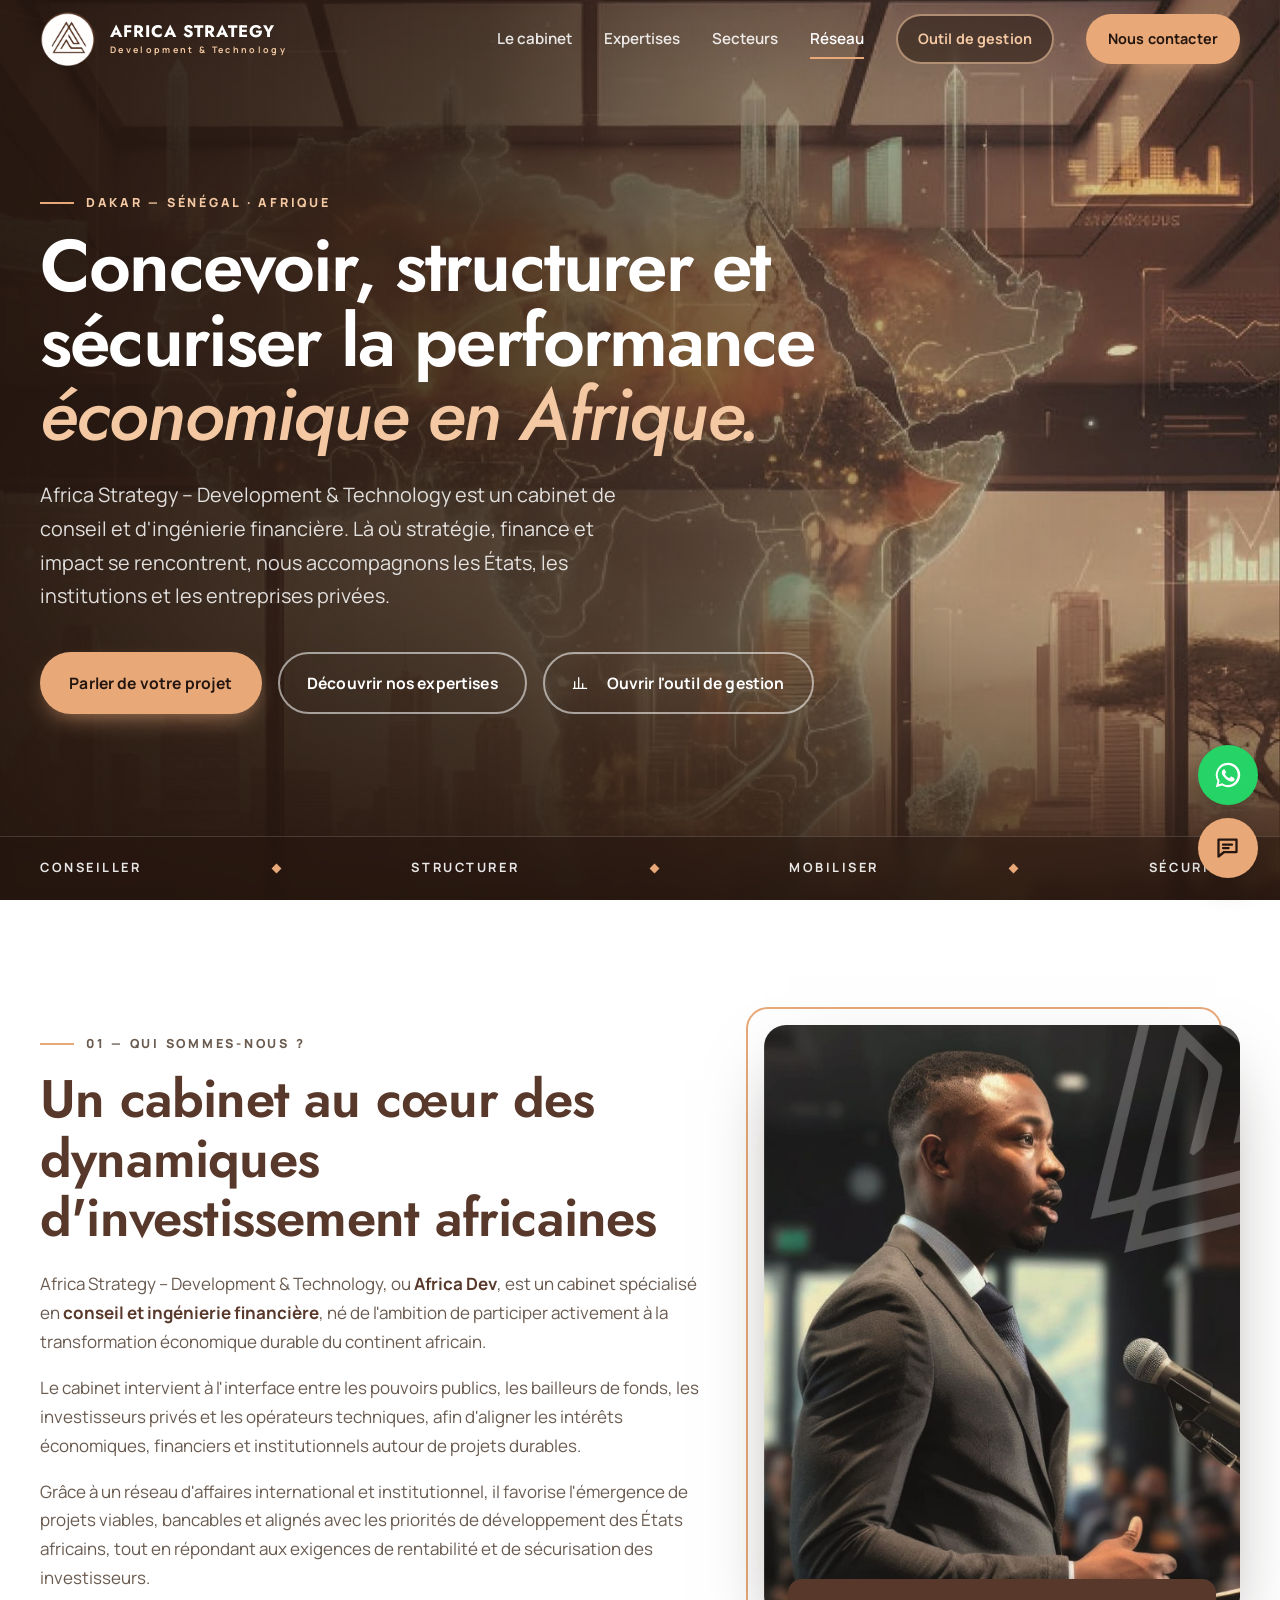
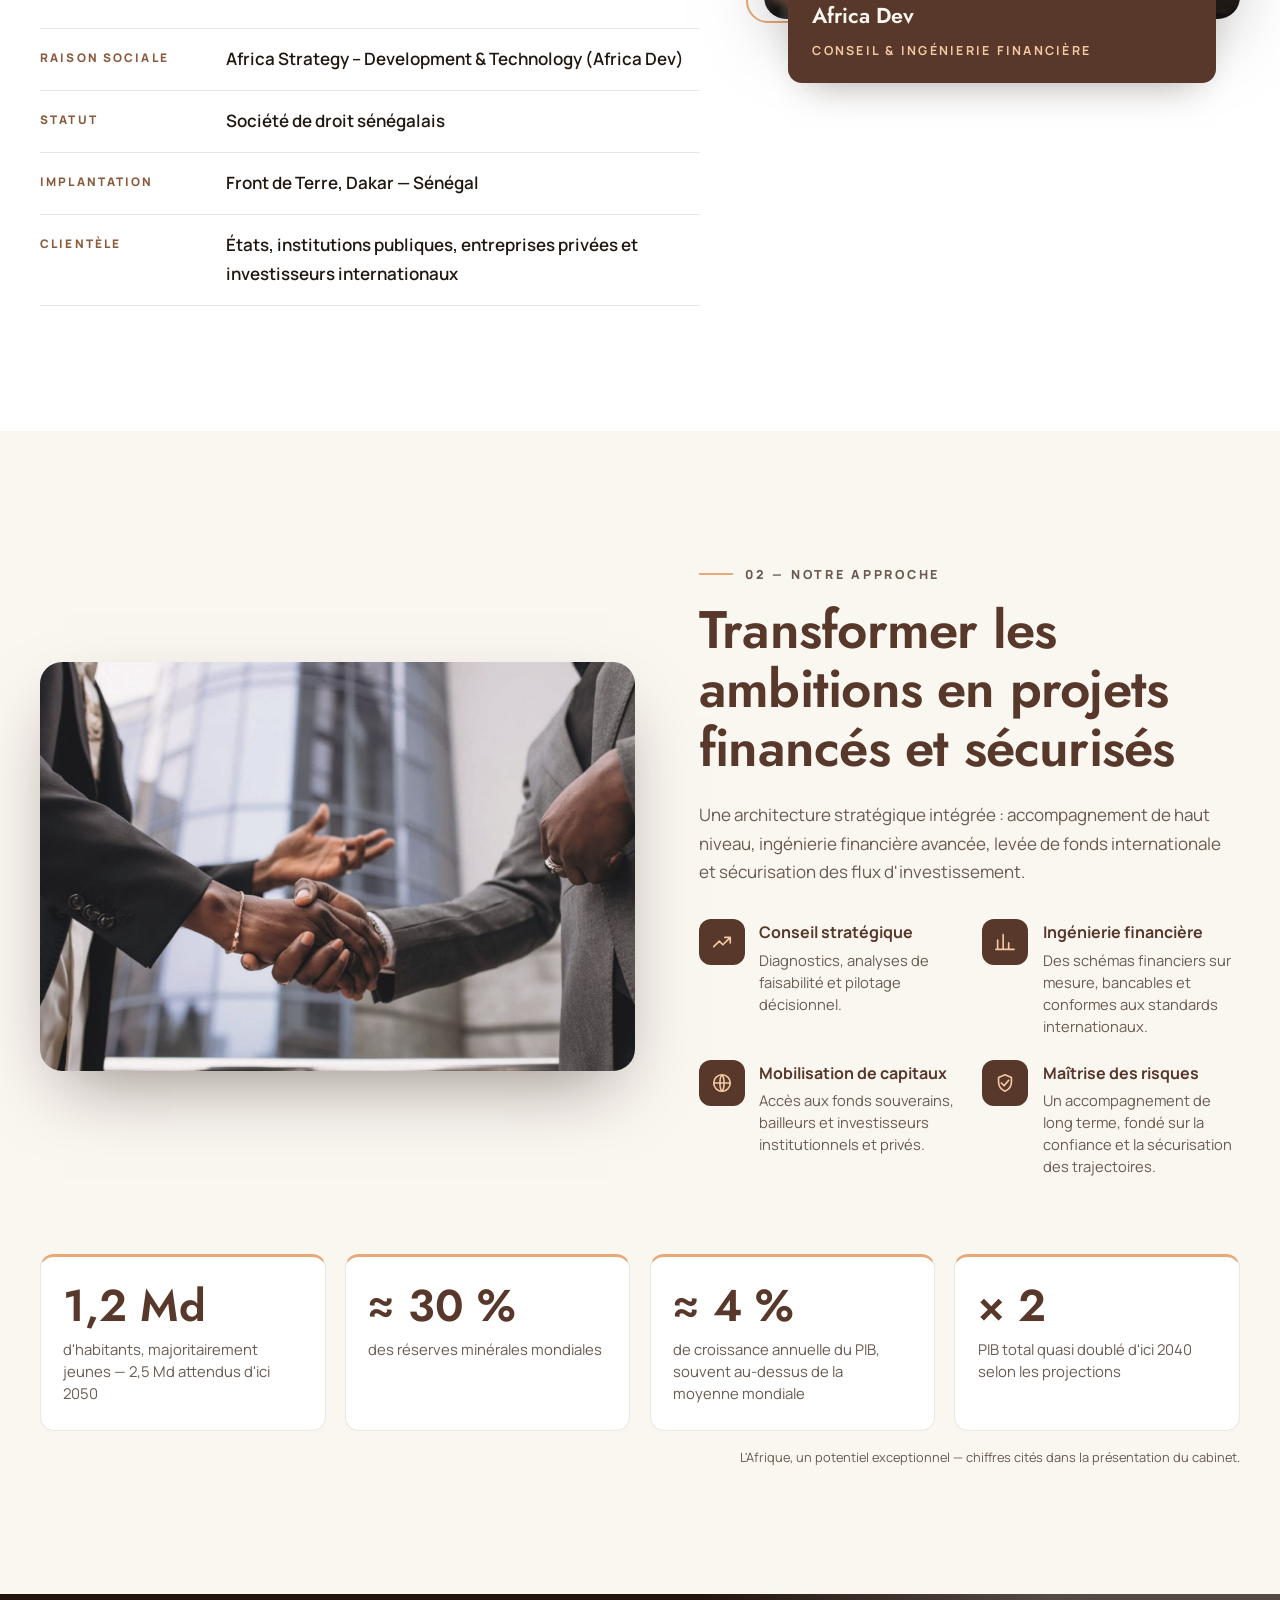
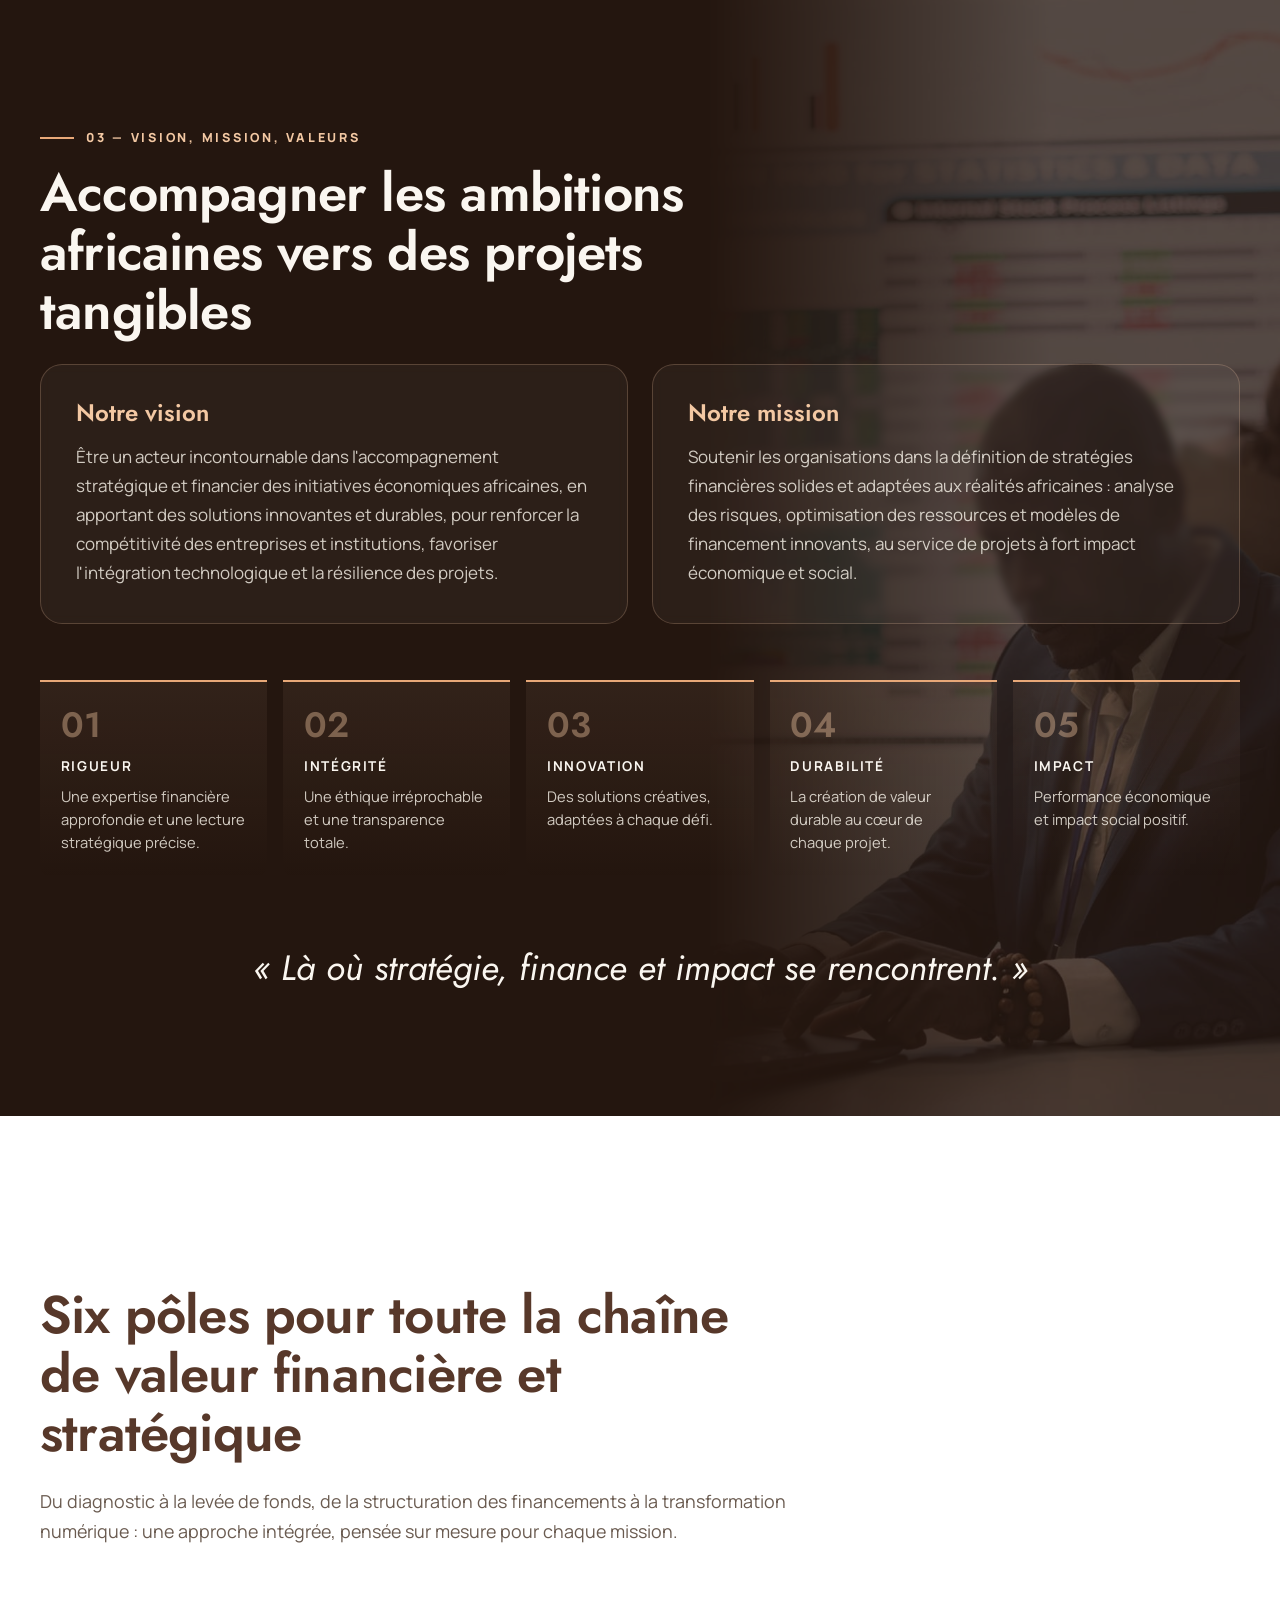
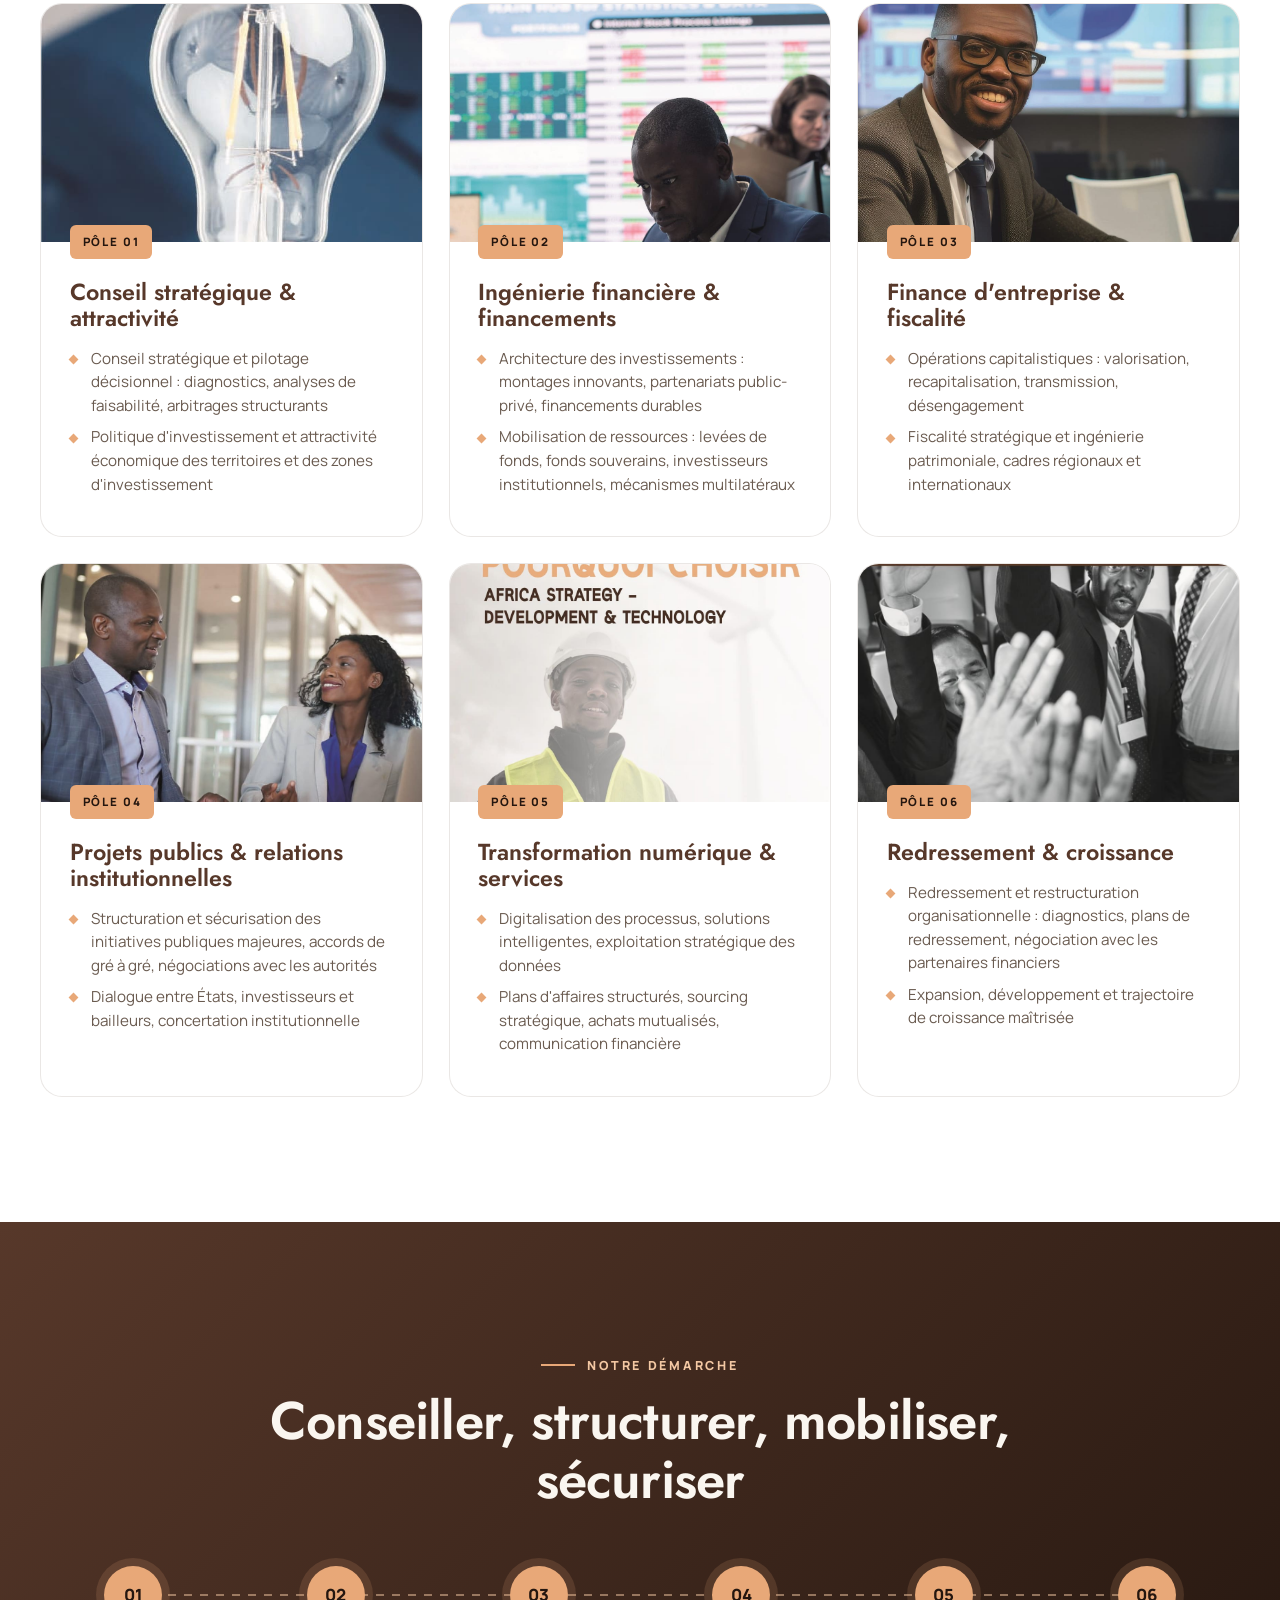
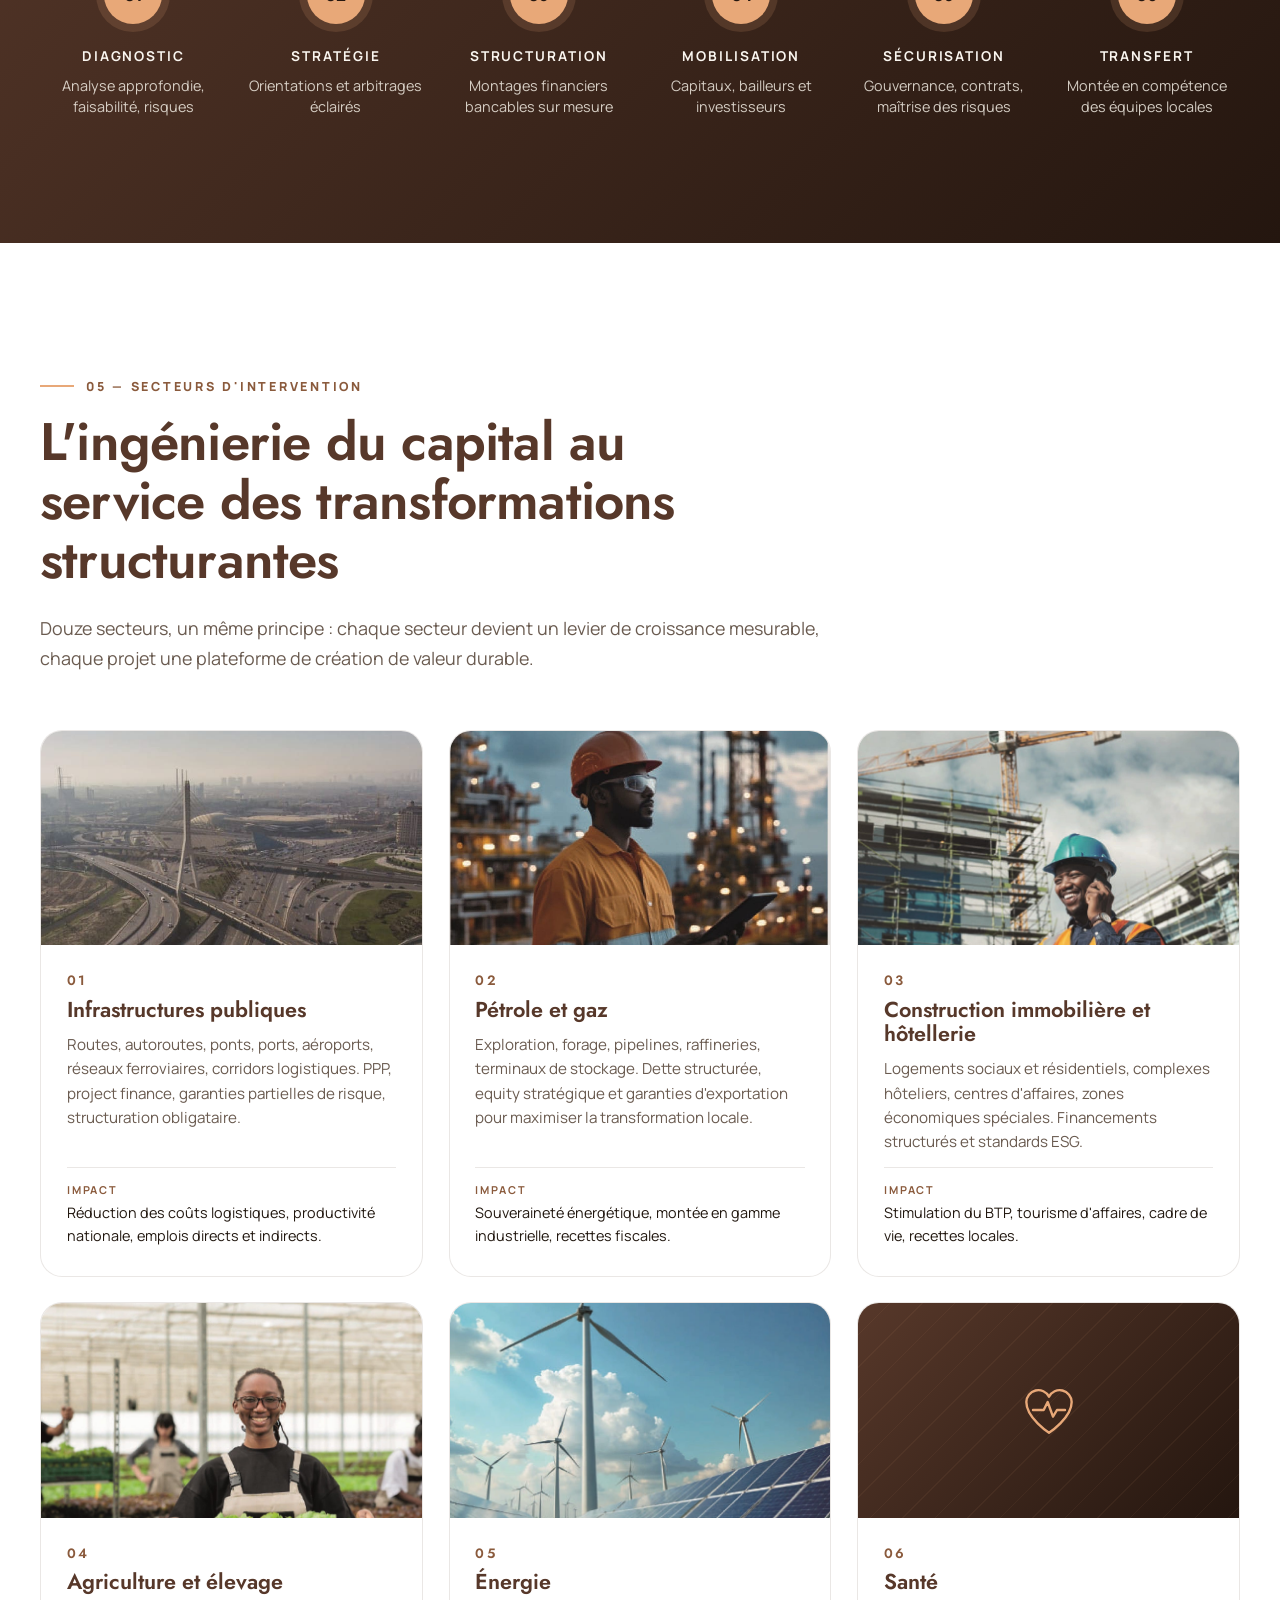
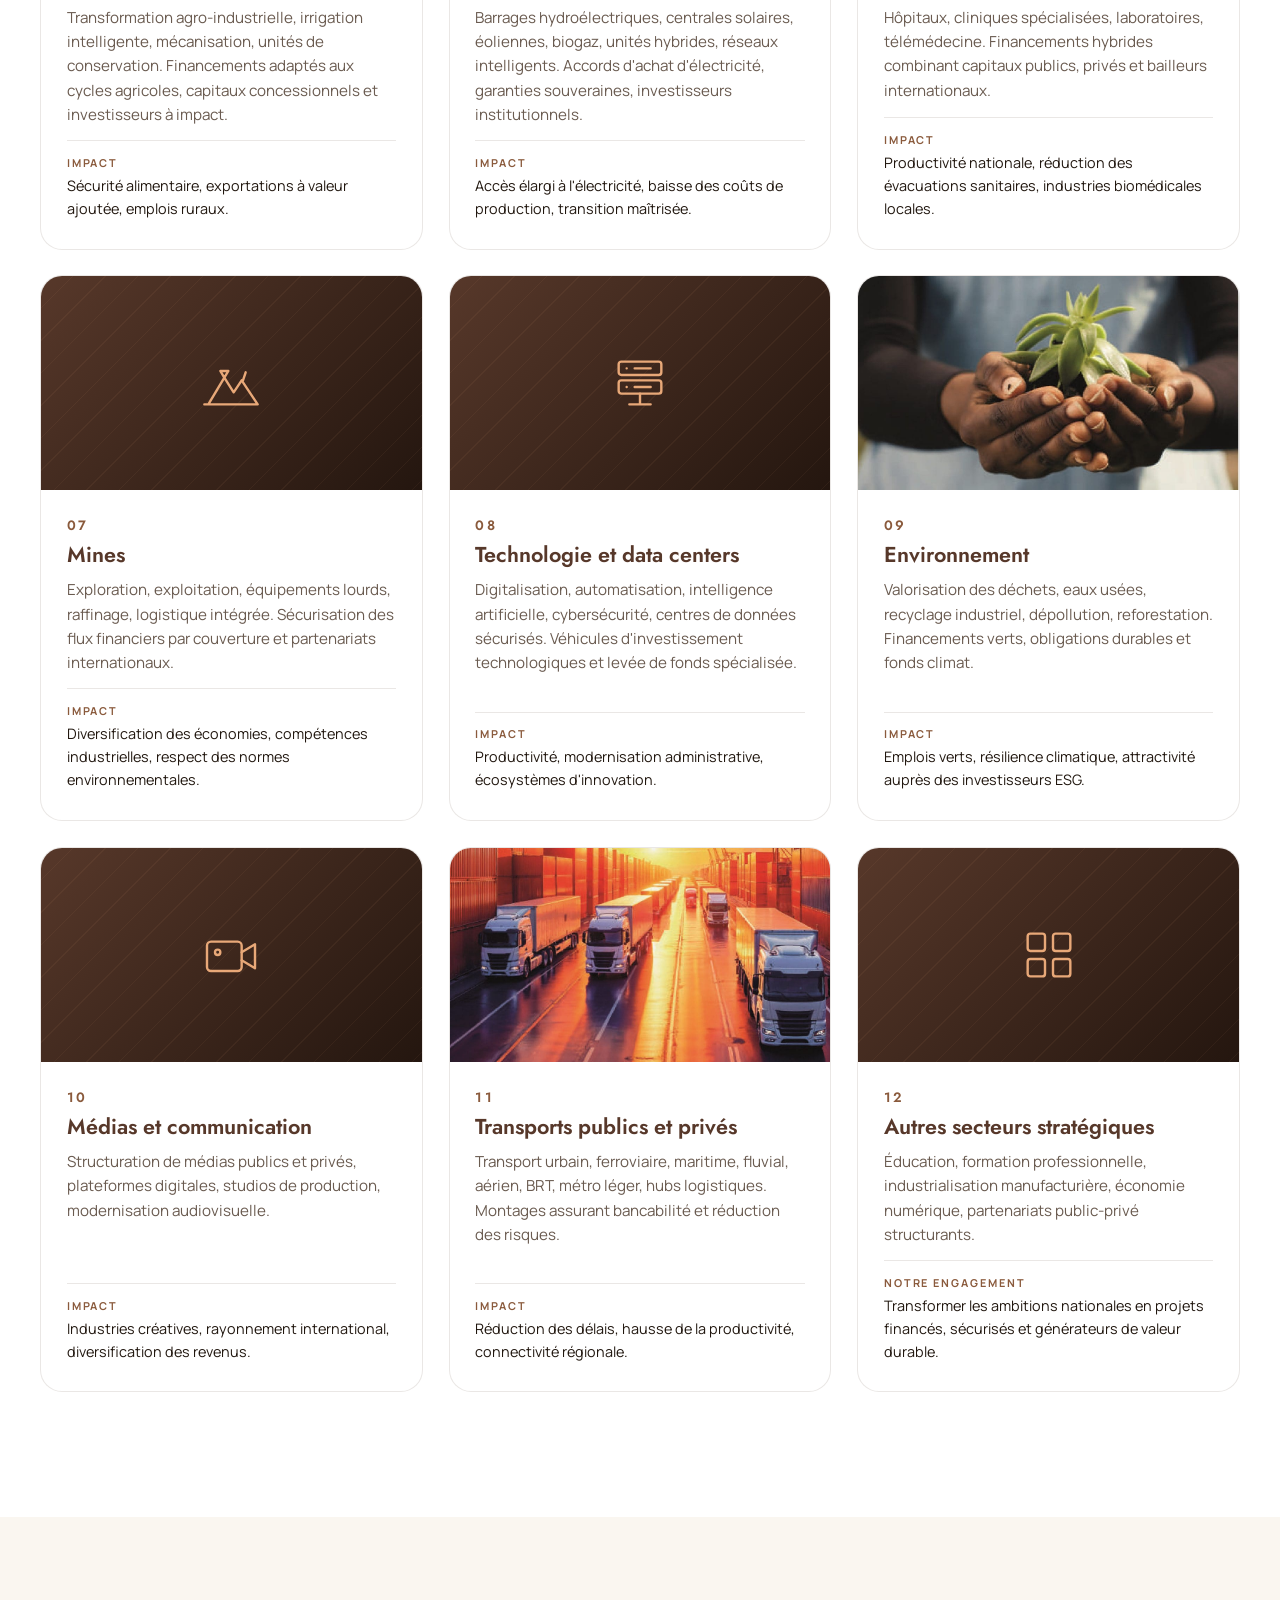
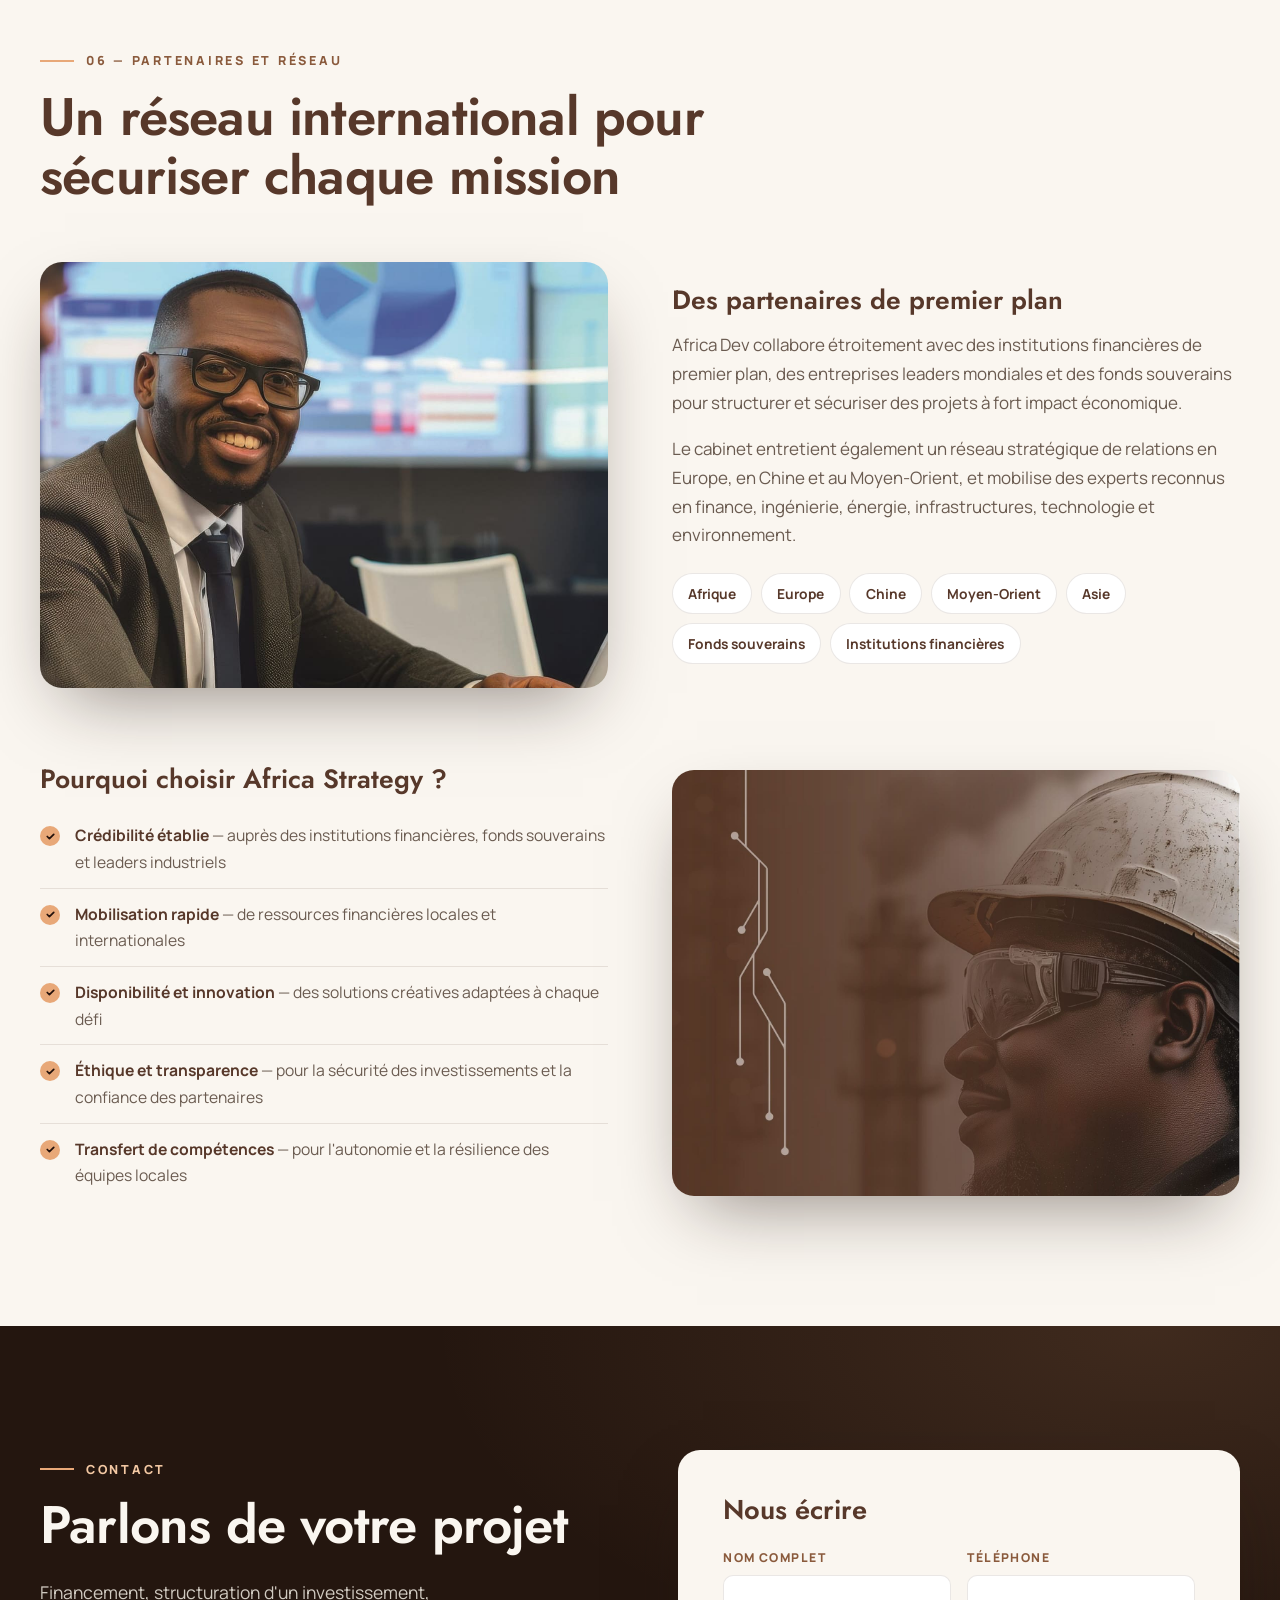
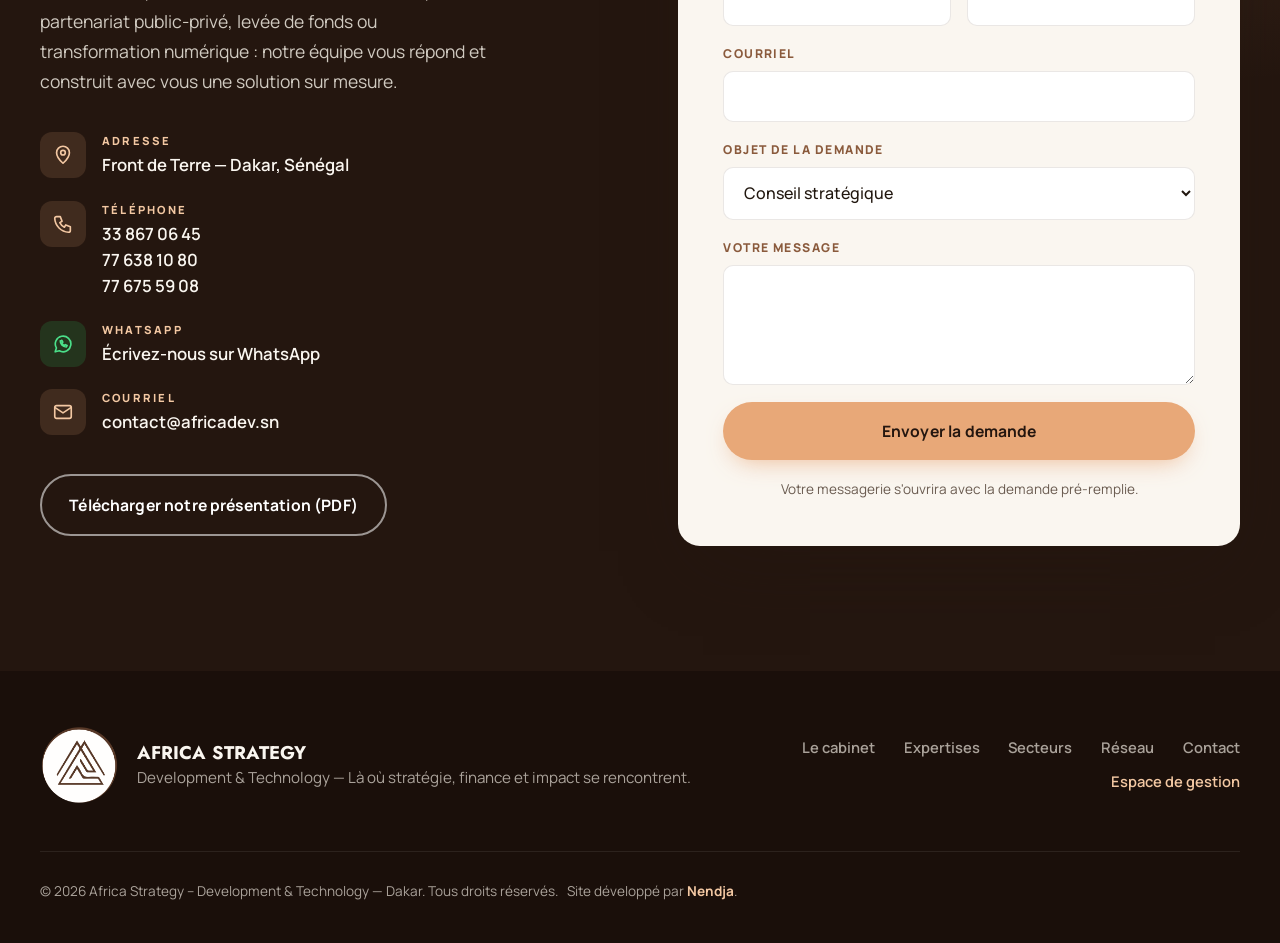
==== commit a9f6d6b8: "Outil de gestion : planning global, dossiers Énergie et Oil and gas, bouton sur le site Co-Authored-" ====
--- a/index.html
+++ b/index.html
@@ -30,6 +30,7 @@
       <a href="#expertises">Expertises</a>
       <a href="#secteurs">Secteurs</a>
       <a href="#reseau">Réseau</a>
+      <a href="gestion/" class="btn btn--outline btn--sm nav__tool">Outil de gestion</a>
       <a href="#contact" class="btn btn--gold btn--sm nav__cta">Nous contacter</a>
     </nav>
     <button class="burger" id="burger" aria-label="Ouvrir le menu" aria-expanded="false" aria-controls="nav">
@@ -51,6 +52,7 @@
     <div class="hero__actions reveal">
       <a href="#contact" class="btn btn--gold">Parler de votre projet</a>
       <a href="#expertises" class="btn btn--ghost">Découvrir nos expertises</a>
+      <a href="gestion/" class="btn btn--ghost btn--tool">Ouvrir l'outil de gestion</a>
     </div>
   </div>
   <div class="hero__strip">
--- a/assets/css/style.css
+++ b/assets/css/style.css
@@ -538,3 +538,9 @@
   .hero__strip-inner { gap: .35rem .6rem; font-size: .62rem; letter-spacing: .08em; padding: 1rem 0; flex-wrap: nowrap; }
   .hero__strip i { width: 5px; height: 5px; }
 }
+.btn--outline { border-color: rgba(243, 200, 163, .6); color: var(--gold-2); }
+.btn--outline:hover { background: var(--gold-2); color: var(--choco); }
+.btn--tool::before { content: ""; width: 16px; height: 16px; margin-right: .55rem; background: currentColor; -webkit-mask: url("data:image/svg+xml,%3Csvg xmlns='http://www.w3.org/2000/svg' viewBox='0 0 24 24' fill='none' stroke='black' stroke-width='2' stroke-linecap='round'%3E%3Cpath d='M4 20V10M10 20V4M16 20v-7M22 20H2'/%3E%3C/svg%3E") center/contain no-repeat; mask: url("data:image/svg+xml,%3Csvg xmlns='http://www.w3.org/2000/svg' viewBox='0 0 24 24' fill='none' stroke='black' stroke-width='2' stroke-linecap='round'%3E%3Cpath d='M4 20V10M10 20V4M16 20v-7M22 20H2'/%3E%3C/svg%3E") center/contain no-repeat; }
+.hero__actions .btn--tool { display: inline-flex; align-items: center; }
+@media (max-width: 1080px) { .nav { gap: 1.2rem; } }
+.nav__tool { background: rgba(36, 22, 15, .55); backdrop-filter: blur(4px); -webkit-backdrop-filter: blur(4px); color: var(--gold-2); }
